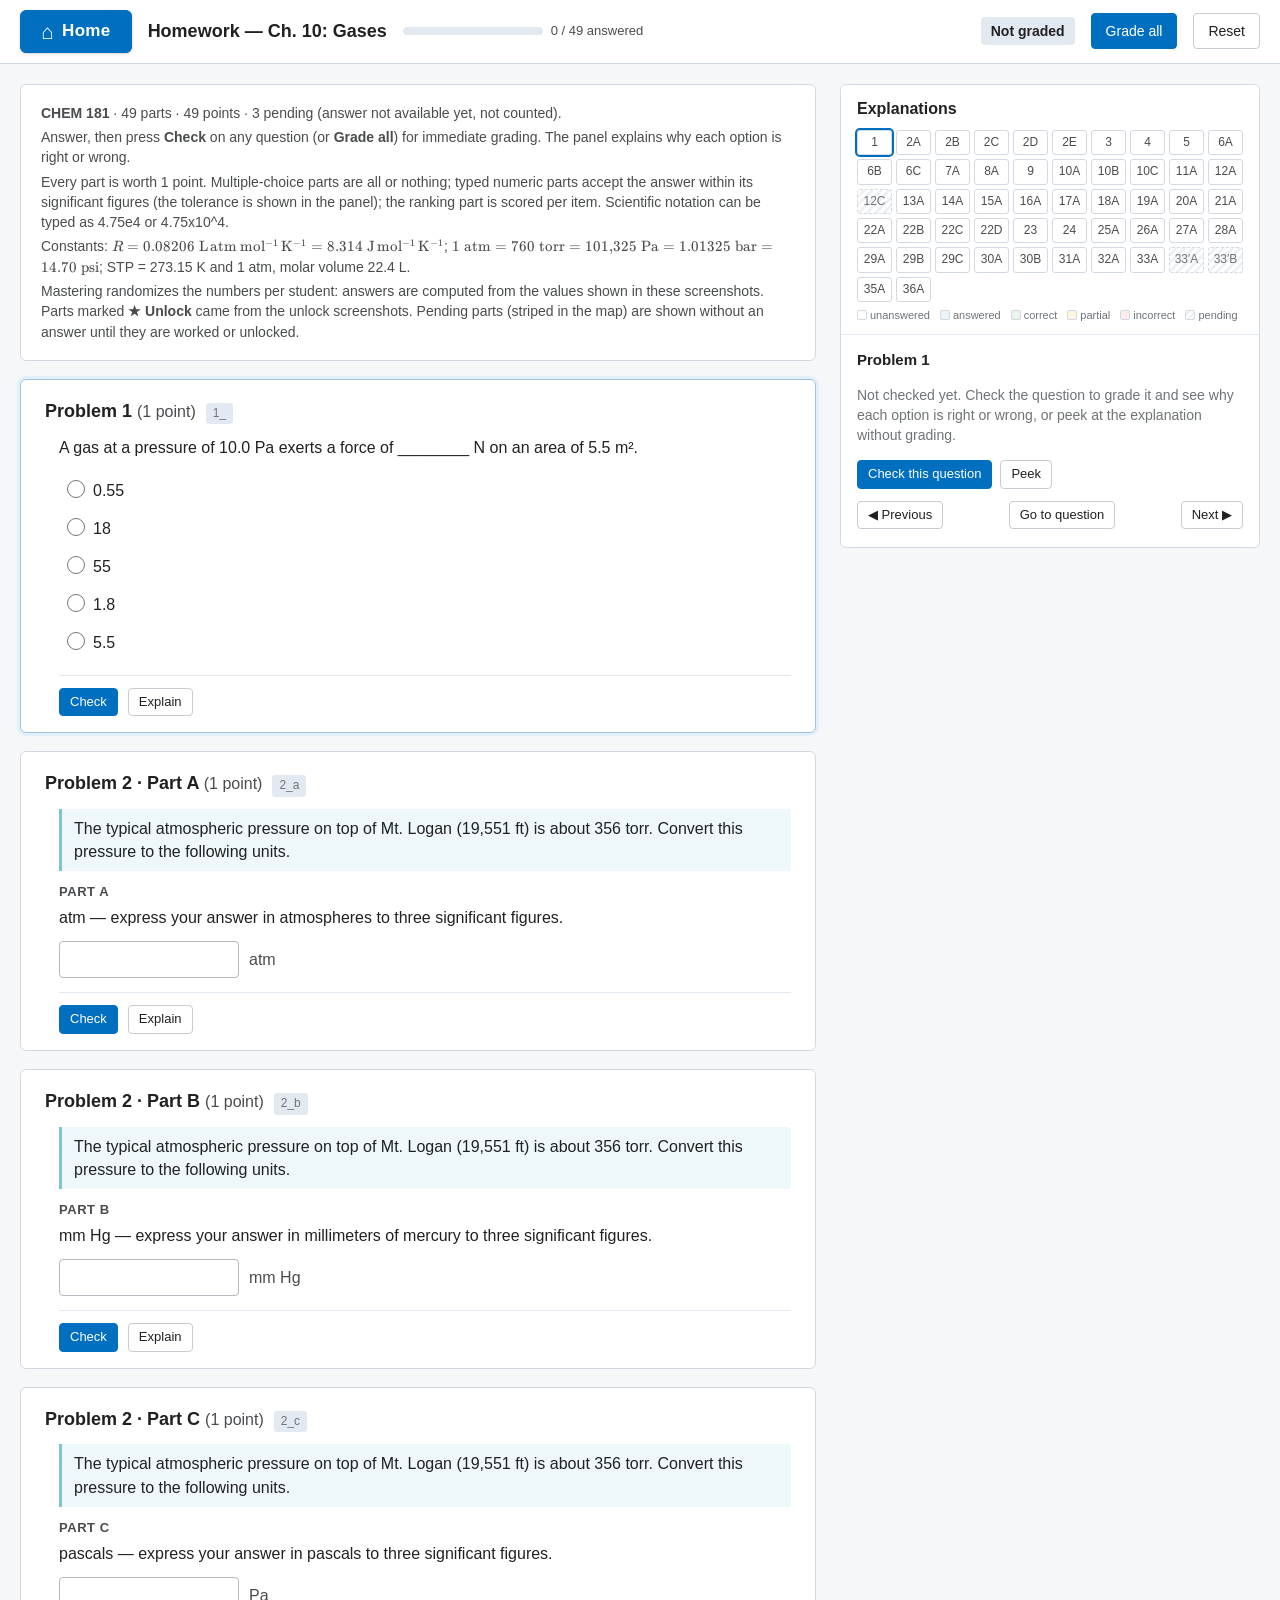
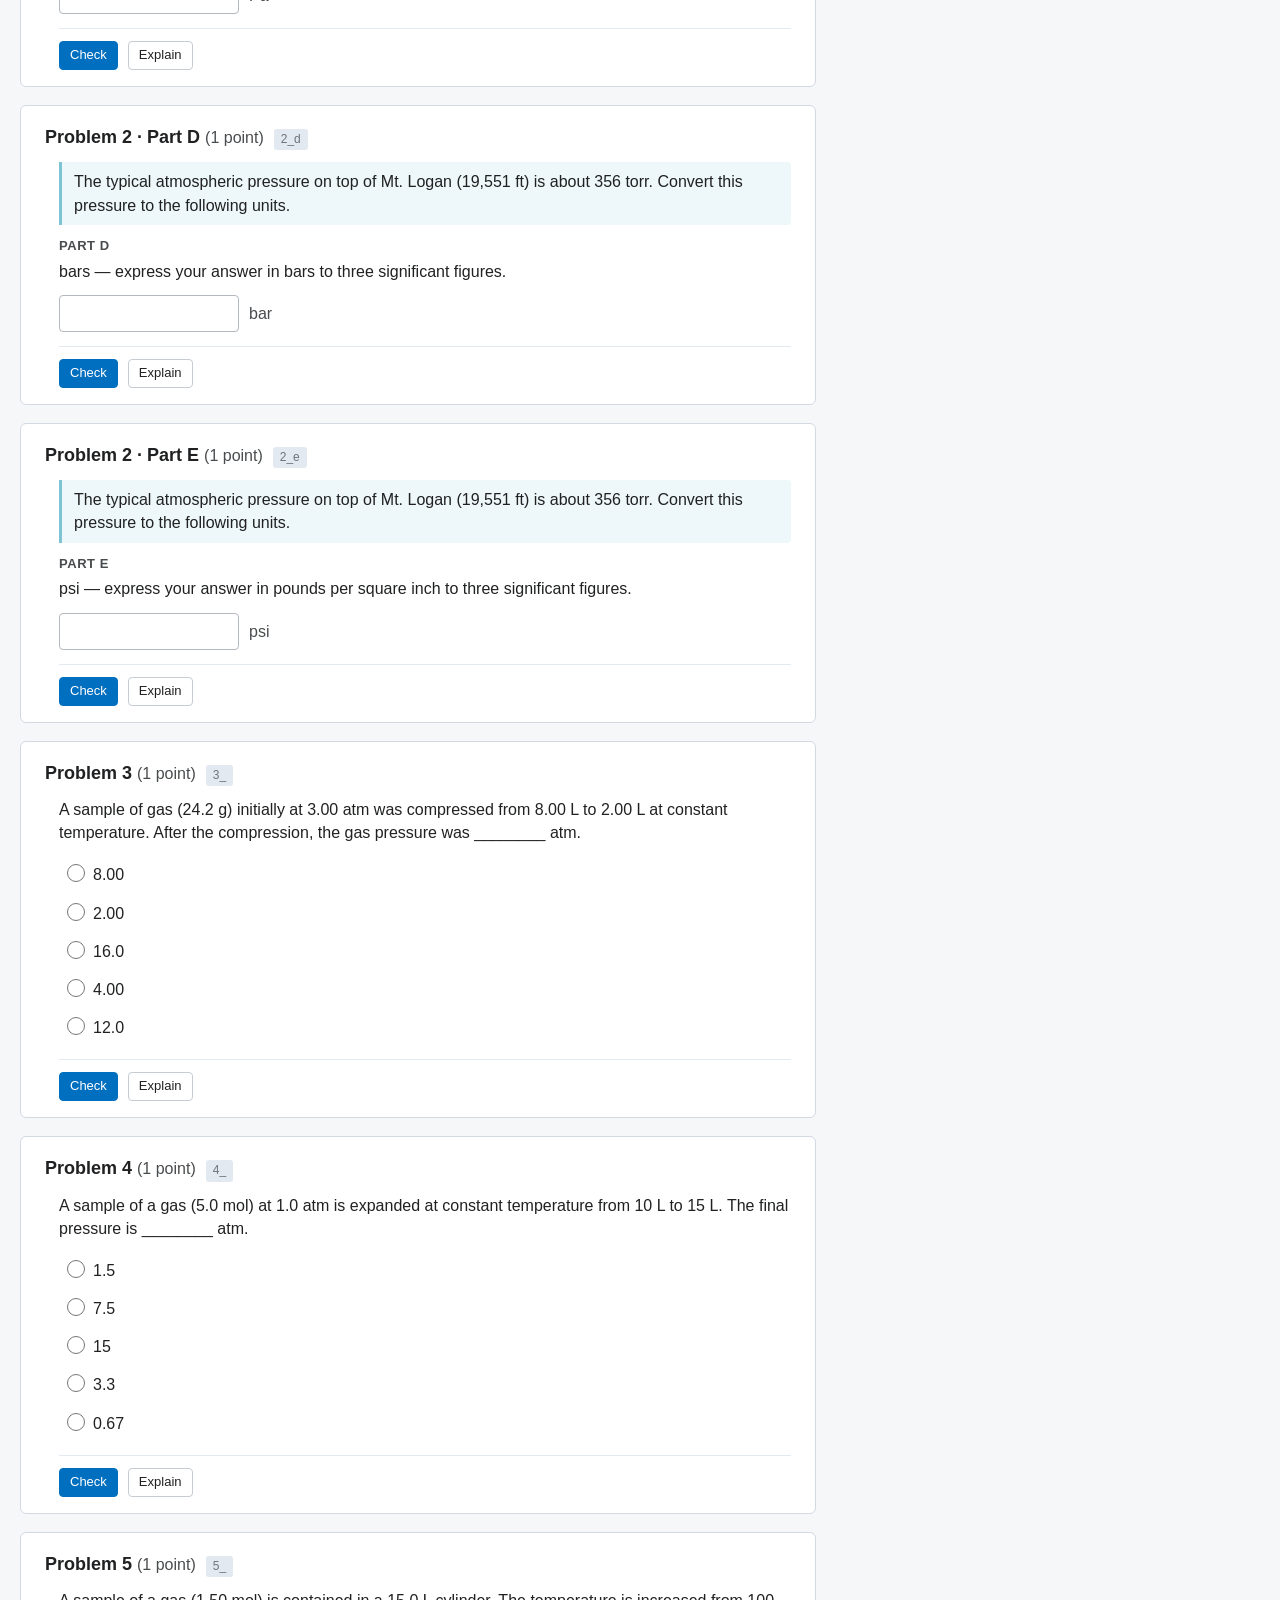
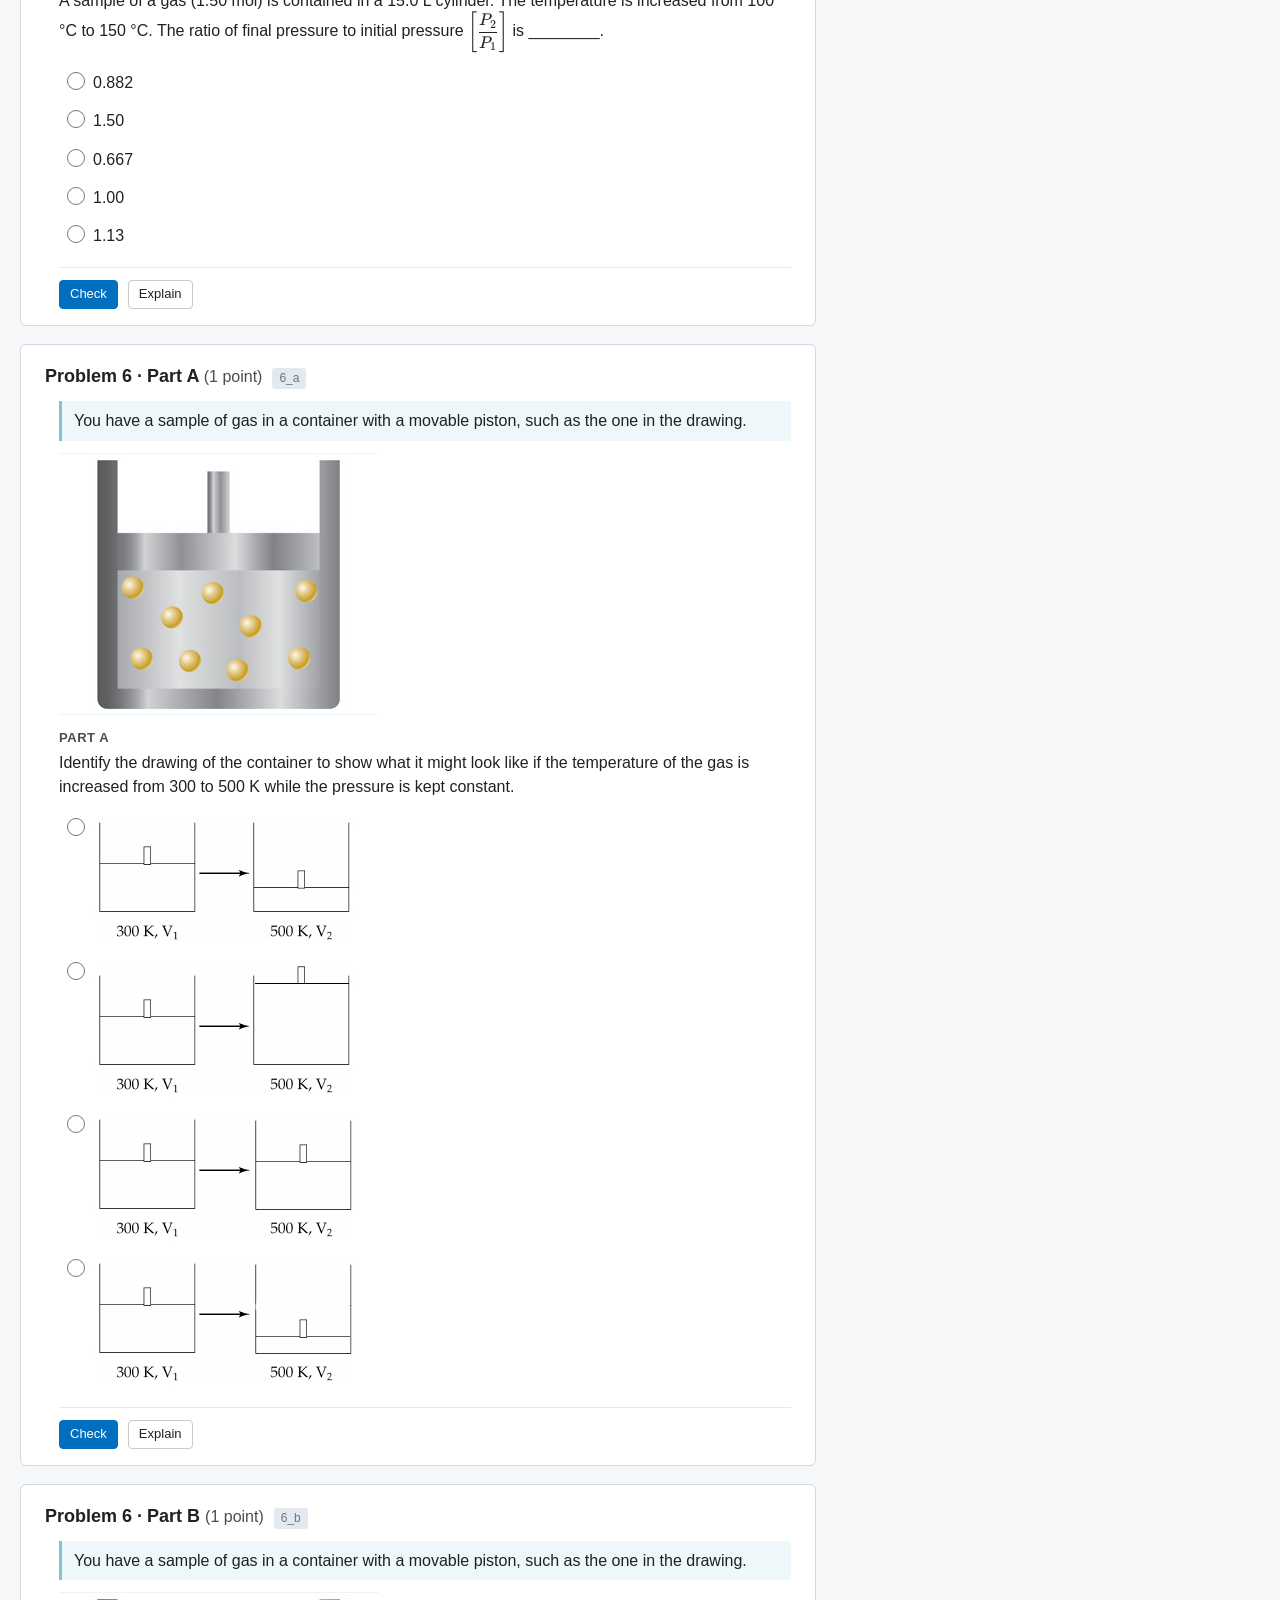
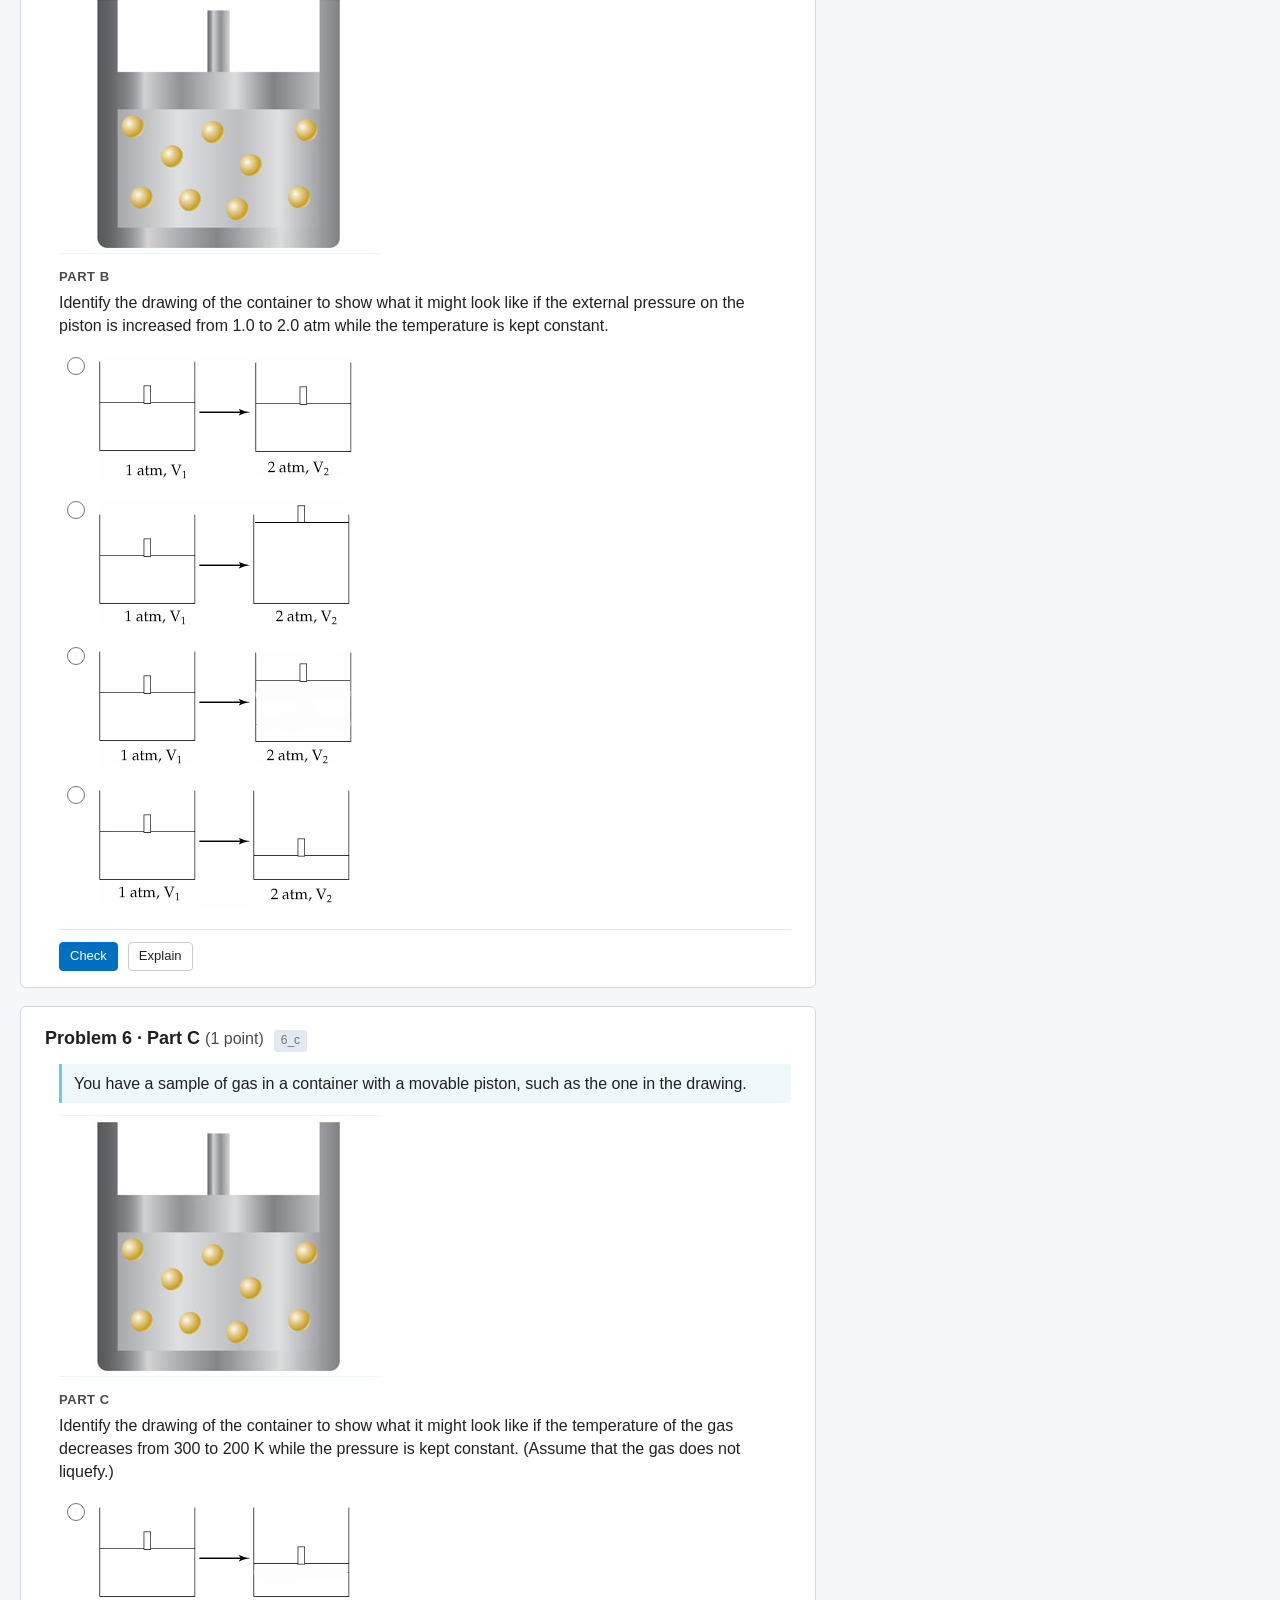
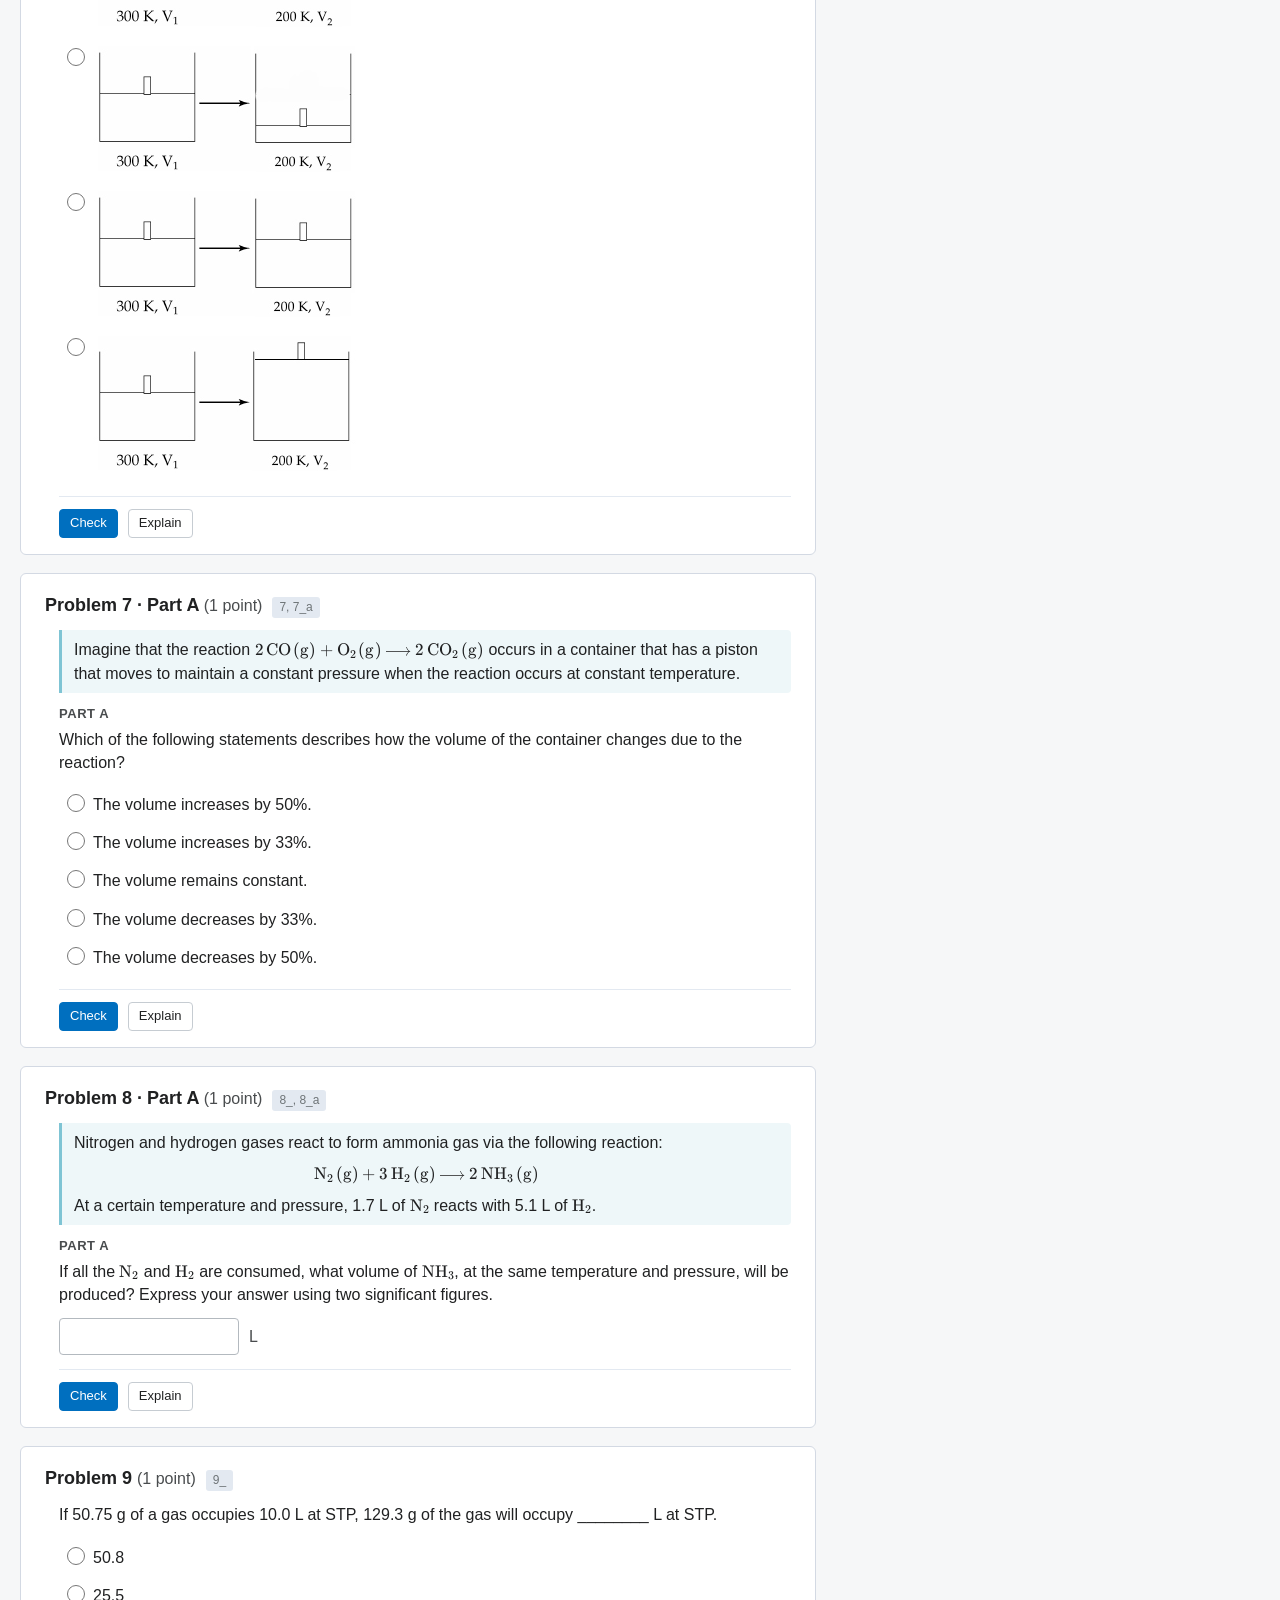
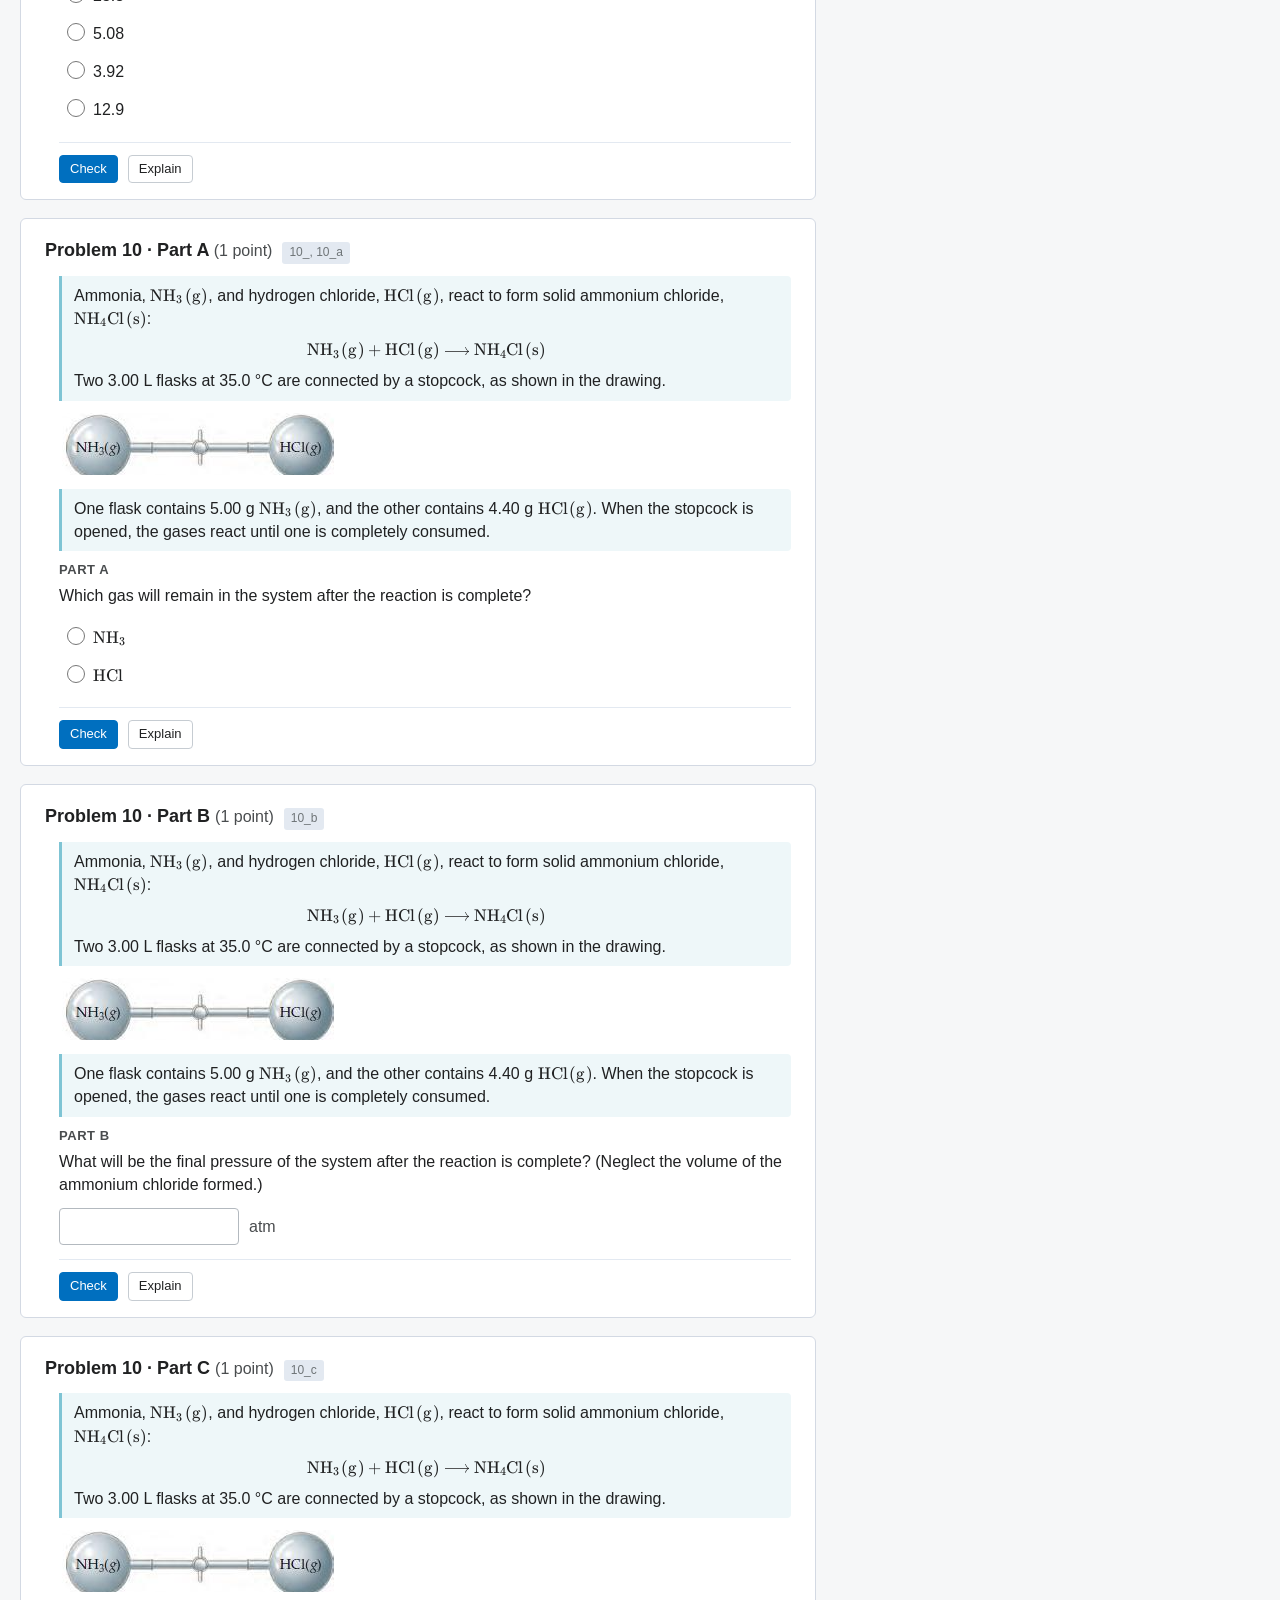
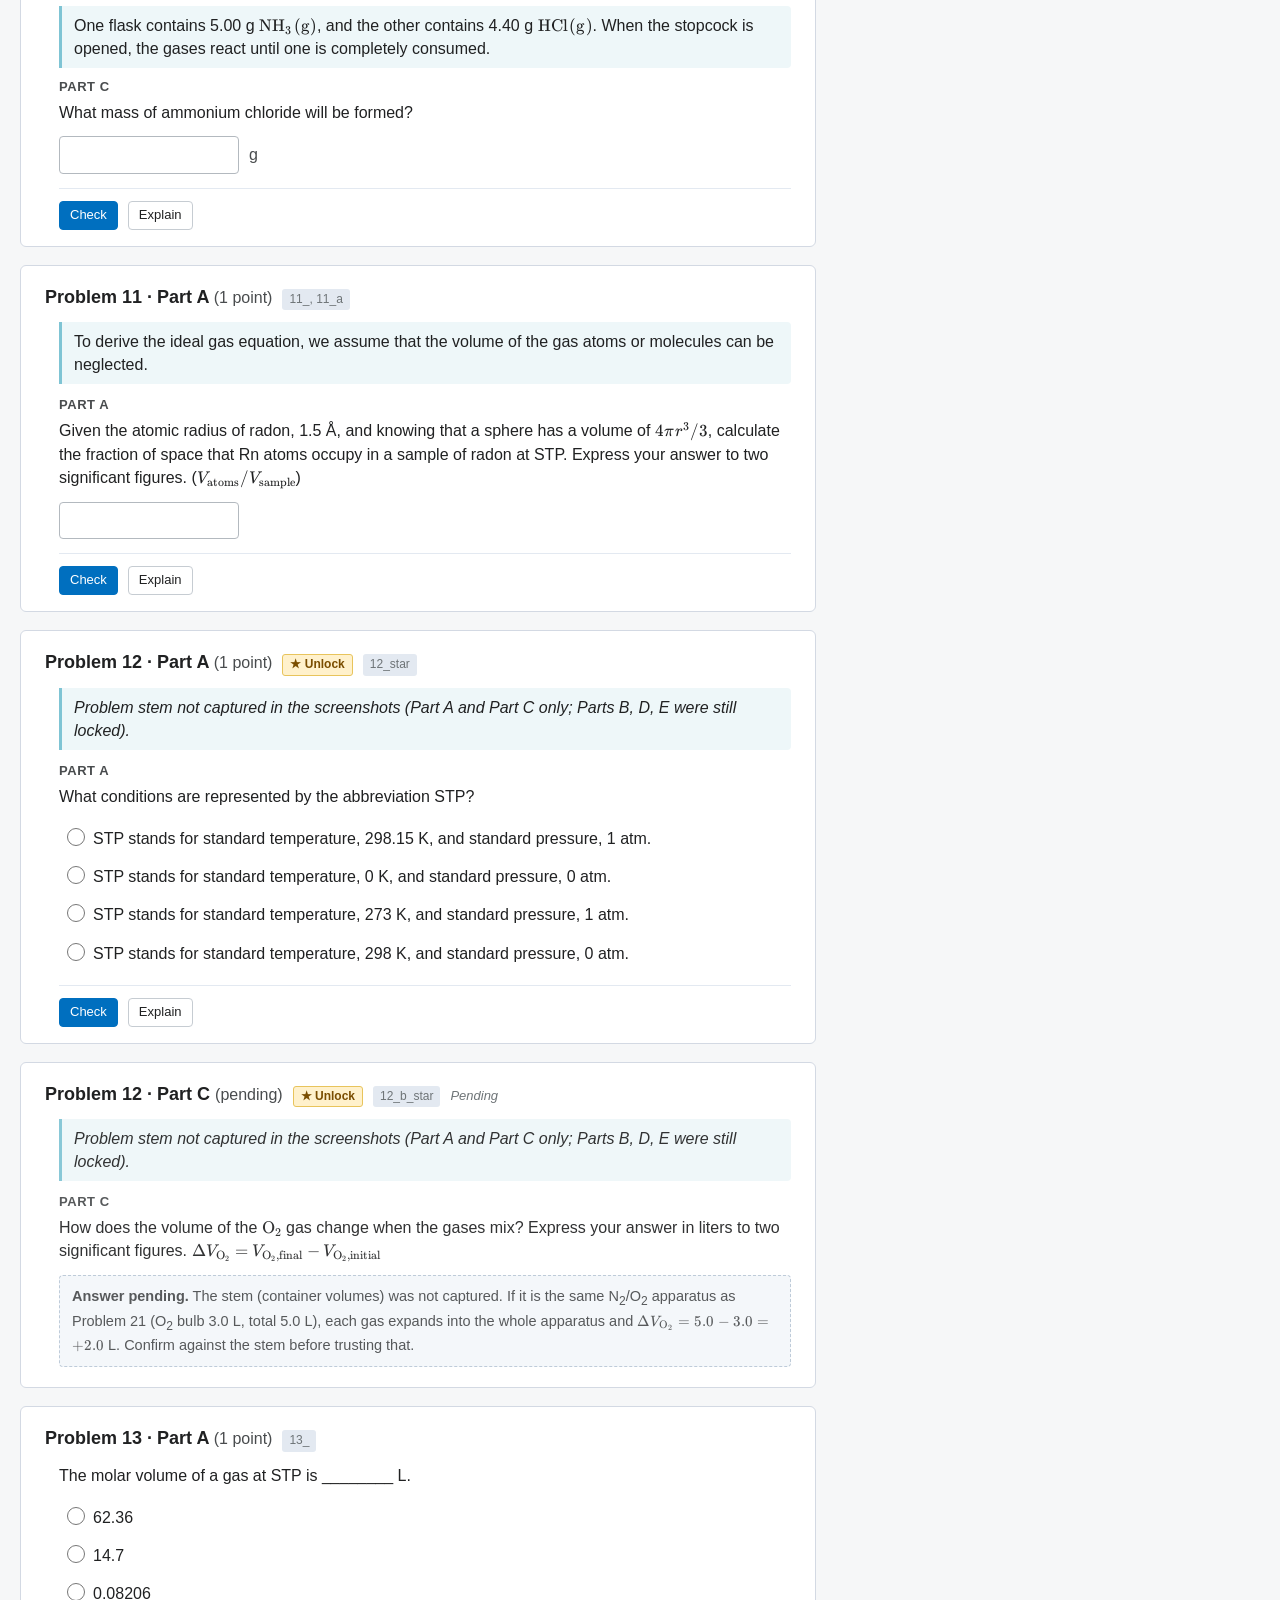
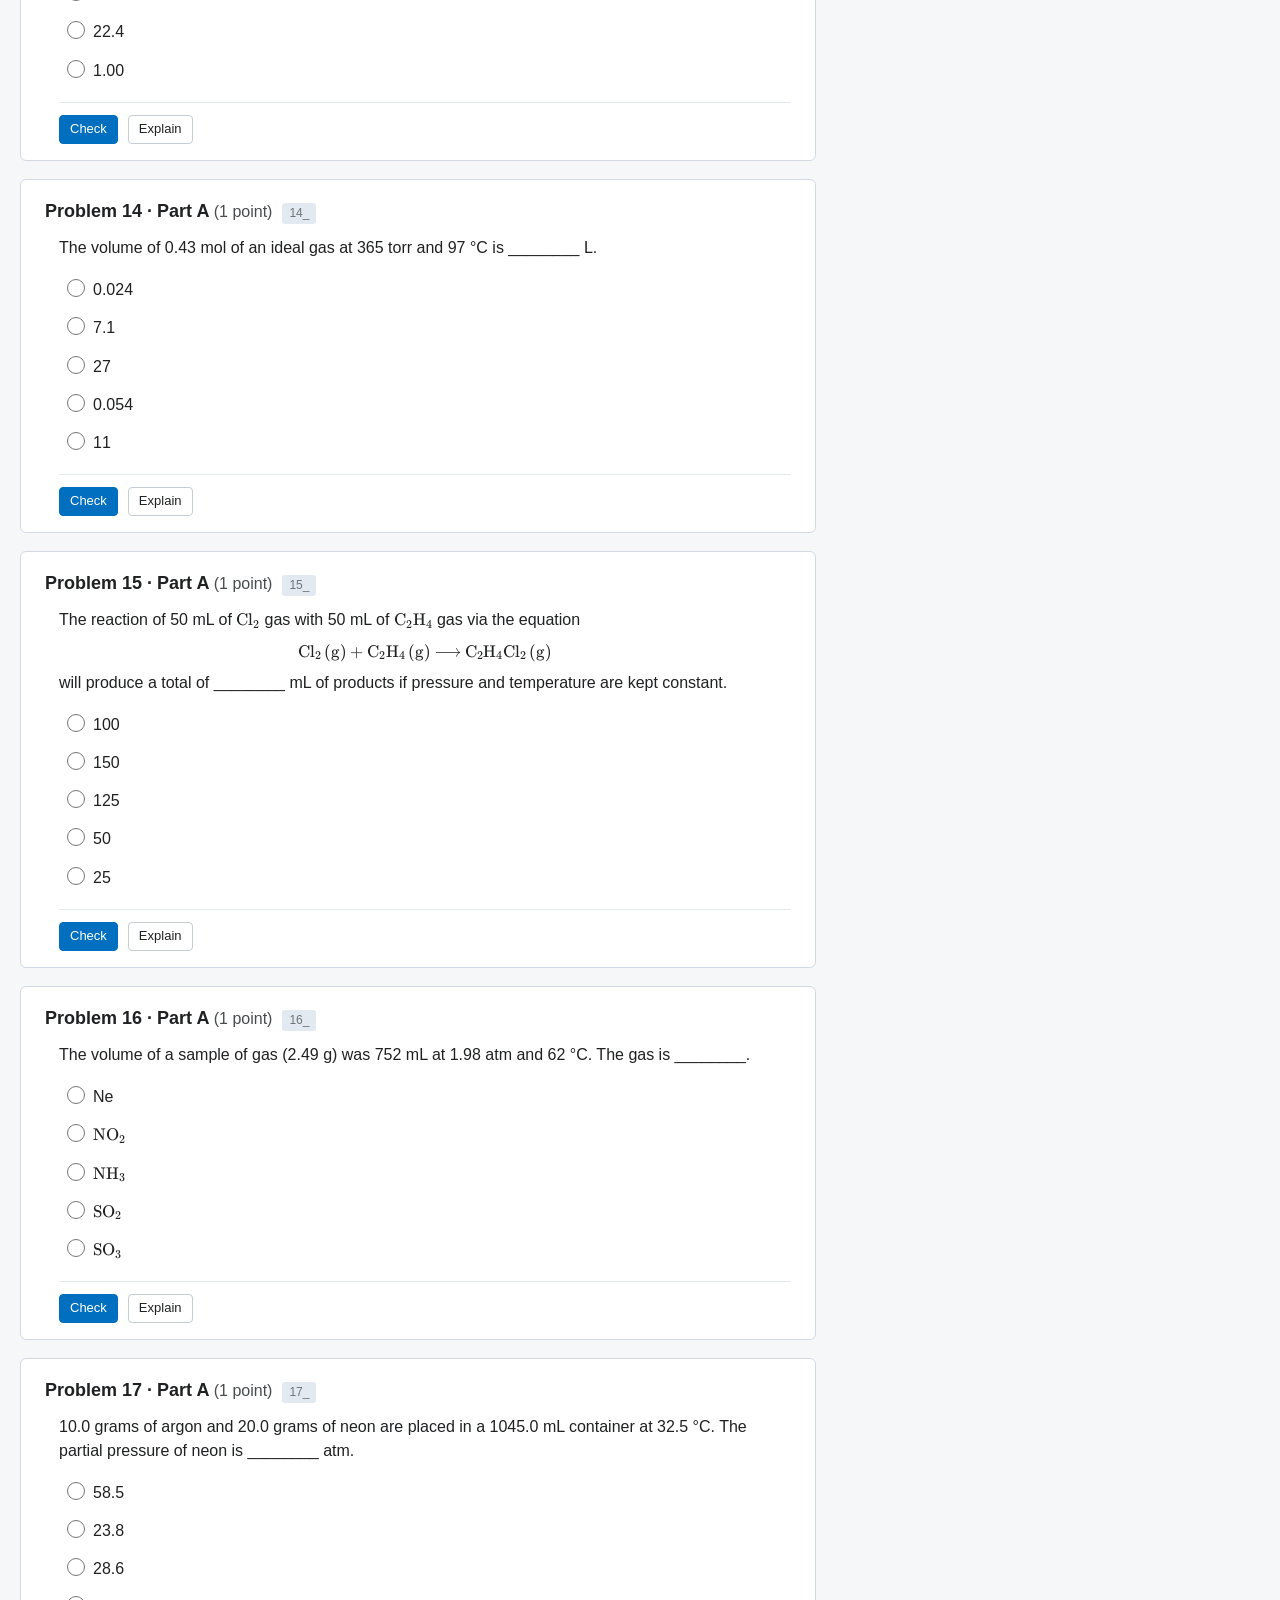
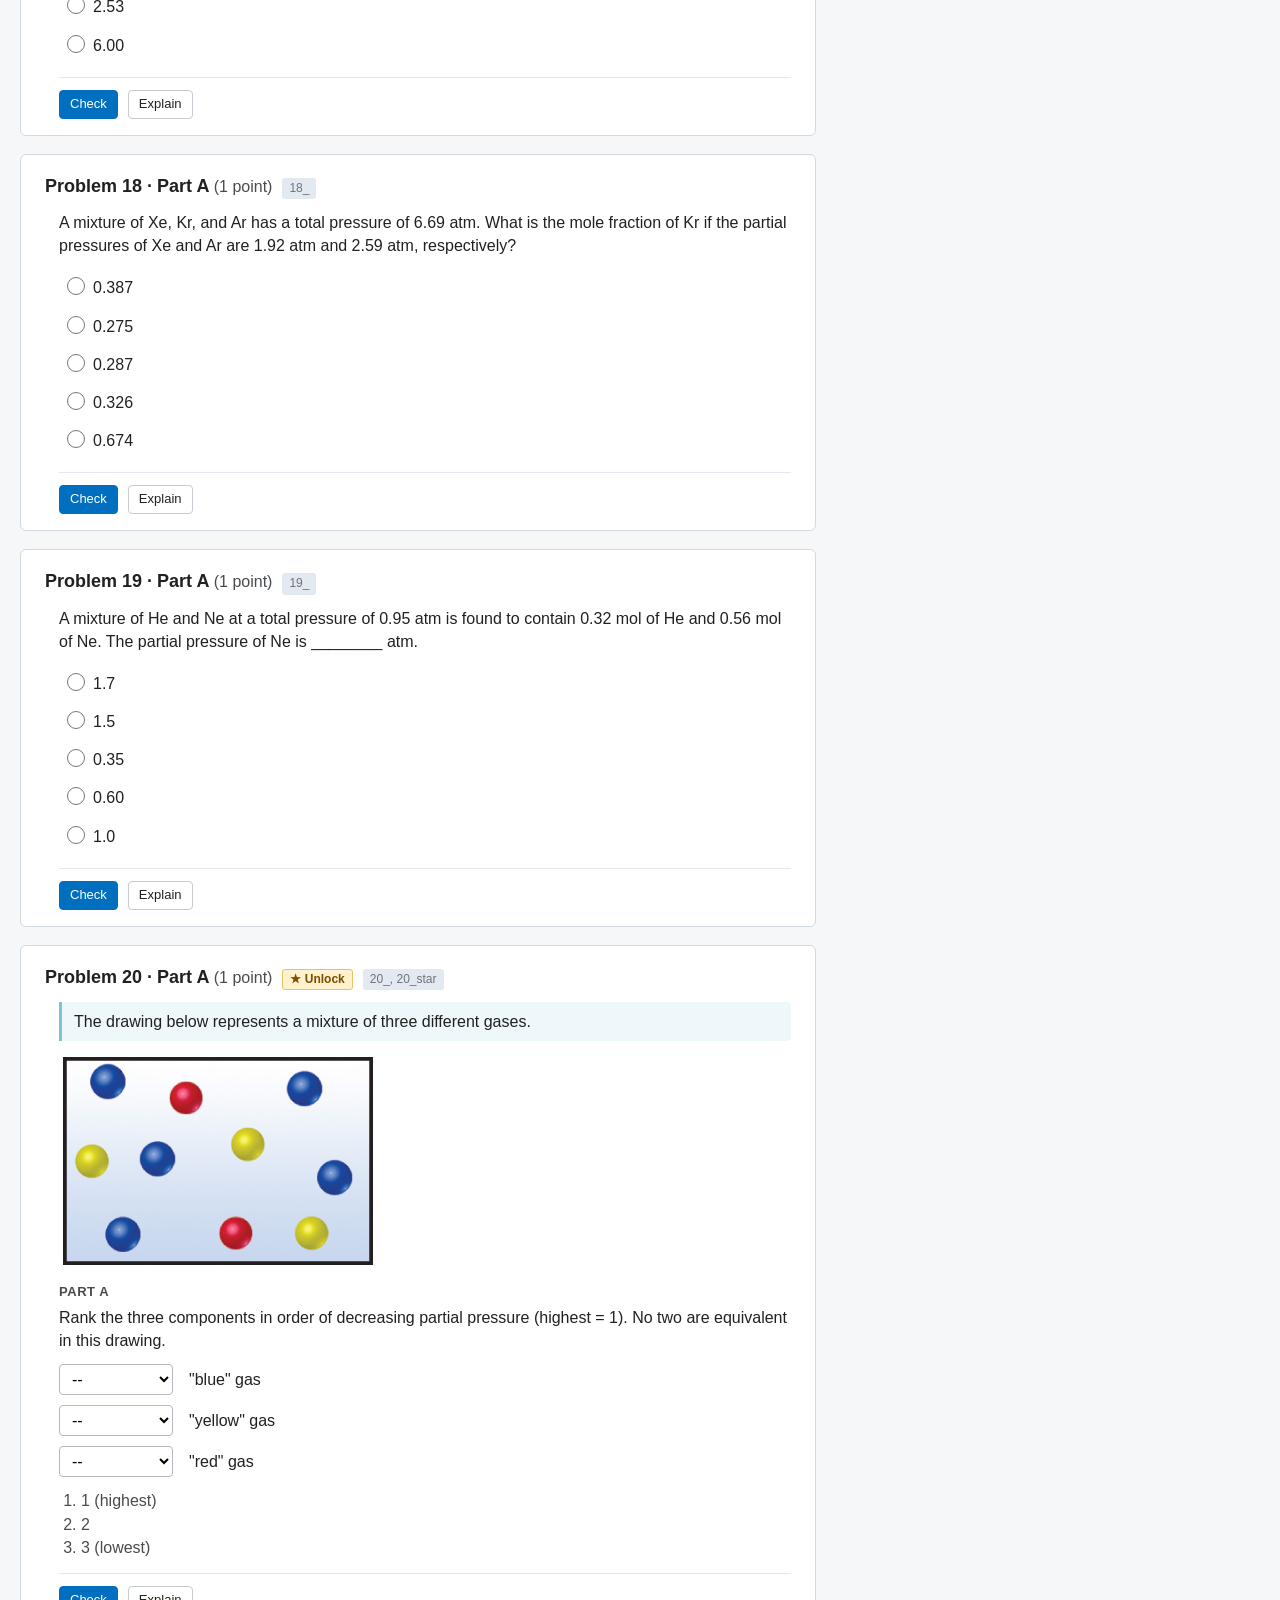
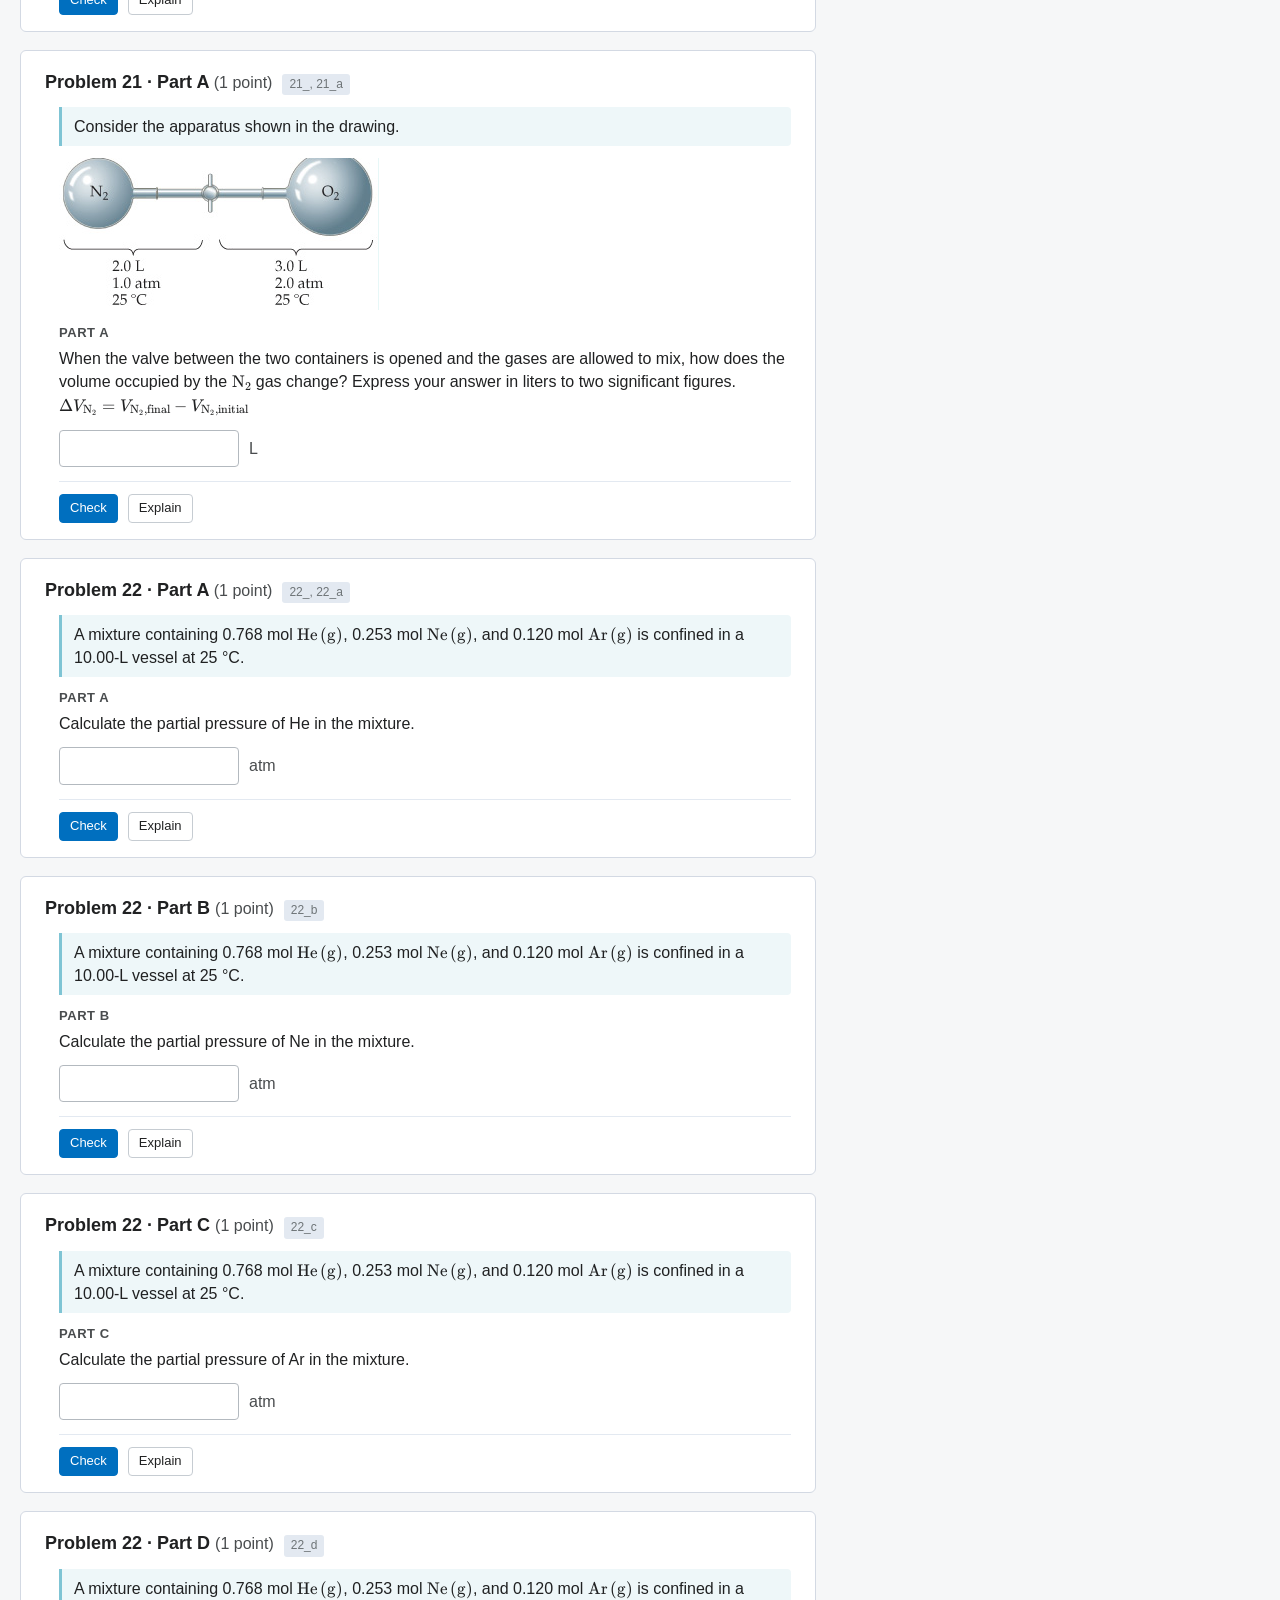
==== hw/hw-ch10-gases/index.html @ 4d5a202a "Adding HW 10 [first HW]" ====
<!DOCTYPE html>
<html lang="en">
<head>
  <meta charset="utf-8">
  <meta name="viewport" content="width=device-width, initial-scale=1">
  <title>Homework — Ch. 10: Gases · CHEM 181</title>
  <link rel="icon" type="image/png" sizes="32x32" href="../../assets/img/favicon-32.png">
  <link rel="icon" href="../../assets/img/favicon.ico" sizes="any">
  <link rel="apple-touch-icon" href="../../assets/img/apple-touch-icon.png">
  <link rel="stylesheet" href="../../assets/vendor/katex/katex.min.css">
  <link rel="stylesheet" href="../../assets/css/quiz.css">
</head>
<body>
  <header class="topbar">
    <a class="home-btn" href="../../index.html" title="Back to the study hub"><span aria-hidden="true">⌂</span> Home</a>
    <h1 id="quiz-title">Homework</h1>
    <div class="progress" aria-label="Progress">
      <div class="bar"><span id="prog-bar"></span></div>
      <span id="prog-text">0 answered</span>
    </div>
    <div class="spacer"></div>
    <span class="scorebox" id="scorebox" aria-live="polite">Not graded</span>
    <button class="btn primary" id="btn-grade" type="button">Grade all</button>
    <button class="btn" id="btn-reset" type="button">Reset</button>
    <button class="btn panel-toggle" id="btn-panel" type="button">Explanations</button>
  </header>

  <main class="layout">
    <section class="quiz" id="quiz" aria-label="Homework parts"></section>

    <aside class="panel" id="panel" aria-label="Explanations">
      <div class="panel-head">
        <div class="row">
          <h3>Explanations</h3>
          <button class="btn small panel-toggle" id="btn-close-panel" type="button">Close</button>
        </div>
        <div class="qmap" id="qmap" aria-label="Part map"></div>
        <div class="legend">
          <span><i style="background:#fff"></i>unanswered</span>
          <span><i style="background:#eef3f8"></i>answered</span>
          <span><i style="background:#e9f6ec"></i>correct</span>
          <span><i style="background:#fff6e0"></i>partial</span>
          <span><i style="background:#fdeceb"></i>incorrect</span>
          <span><i style="background:repeating-linear-gradient(135deg,#fff,#fff 2px,#eef1f4 2px,#eef1f4 4px)"></i>pending</span>
        </div>
      </div>
      <div class="panel-body" id="panel-body" aria-live="polite"></div>
    </aside>
  </main>

  <script src="../../assets/vendor/katex/katex.min.js"></script>
  <script src="../../assets/vendor/katex/contrib/mhchem.min.js"></script>
  <script src="../../assets/vendor/katex/contrib/auto-render.min.js"></script>
  <script src="data.js"></script>
  <script src="../../assets/js/quiz-engine.js"></script>
</body>
</html>
---- assets/css/quiz.css ----
/* Quiz page — styled after the Brightspace (D2L) quiz layout */
:root {
  --ink: #202122;
  --ink-2: #494c4e;
  --muted: #6e7477;
  --line: #d3d9e3;
  --line-2: #e3e9f1;
  --bg: #f6f7f8;
  --card: #ffffff;
  --sel: #e8f2fc;          /* D2L selected-option fill */
  --focus: #006fbf;
  --ok: #46a661;
  --ok-bg: #e9f6ec;
  --bad: #cd2026;
  --bad-bg: #fdeceb;
  --part: #c98a00;
  --part-bg: #fff6e0;
  --radius: 6px;
  --panel-w: 420px;
  --font: "Lato", "Segoe UI", "Helvetica Neue", Arial, sans-serif;
}
* { box-sizing: border-box; }
html { scroll-behavior: smooth; }
body { margin: 0; font-family: var(--font); color: var(--ink); background: var(--bg); font-size: 16px; line-height: 1.45; }
a { color: var(--focus); }
button { font: inherit; }

/* ---------- top bar ---------- */
.topbar {
  position: sticky; top: 0; z-index: 20;
  display: flex; align-items: center; gap: 16px; flex-wrap: wrap;
  padding: 10px 20px; background: #fff; border-bottom: 1px solid var(--line);
}
.topbar .crumb { font-size: 14px; color: var(--muted); text-decoration: none; white-space: nowrap; }
.topbar .crumb:hover { color: var(--focus); }
.home-btn {
  display: inline-flex; align-items: center; gap: 8px; min-height: 42px; padding: 8px 20px;
  font-size: 17px; font-weight: 700; letter-spacing: .02em; color: #fff; background: var(--focus);
  border: 1px solid var(--focus); border-radius: 6px; text-decoration: none; white-space: nowrap;
  box-shadow: 0 1px 3px rgba(0, 0, 0, .18);
}
.home-btn span { font-size: 21px; line-height: 1; }
.home-btn:hover { background: #005a9c; }
.home-btn:focus-visible { outline: 2px solid var(--focus); outline-offset: 2px; }
a.btn { text-decoration: none; display: inline-flex; align-items: center; }
.topbar h1 { font-size: 18px; font-weight: 700; margin: 0; white-space: nowrap; }
.topbar .spacer { flex: 1; }
.progress { display: flex; align-items: center; gap: 8px; font-size: 13px; color: var(--ink-2); }
.progress .bar { width: 140px; height: 8px; border-radius: 4px; background: var(--line-2); overflow: hidden; }
.progress .bar span { display: block; height: 100%; width: 0; background: var(--focus); transition: width .25s; }
.scorebox { font-size: 14px; font-weight: 700; padding: 4px 10px; border-radius: 4px; background: var(--line-2); white-space: nowrap; }
.scorebox.done { background: var(--ok-bg); color: #1e6b35; }
.btn {
  border: 1px solid #c6ccd2; background: #fff; color: var(--ink); padding: 7px 14px;
  border-radius: 4px; cursor: pointer; font-size: 14px; white-space: nowrap;
}
.btn:hover { background: #f1f4f7; }
.btn.primary { background: var(--focus); border-color: var(--focus); color: #fff; }
.btn.primary:hover { background: #005a9c; }
.btn.small { padding: 4px 10px; font-size: 13px; }
.btn:focus-visible, input:focus-visible, select:focus-visible { outline: 2px solid var(--focus); outline-offset: 2px; }

/* ---------- layout ---------- */
.layout { display: grid; grid-template-columns: minmax(0, 1fr) var(--panel-w); gap: 24px; max-width: 1320px; margin: 0 auto; padding: 20px; }
.quiz { min-width: 0; }
.intro { background: #fff; border: 1px solid var(--line); border-radius: var(--radius); padding: 14px 20px; margin-bottom: 18px; font-size: 14px; color: var(--ink-2); }
.intro p { margin: 4px 0; }

/* ---------- question card (D2L look) ---------- */
.q {
  background: var(--card); border: 1px solid var(--line); border-radius: var(--radius);
  padding: 18px 24px 16px; margin-bottom: 18px; scroll-margin-top: 80px;
  transition: box-shadow .15s, border-color .15s;
}
.q.active { border-color: #9cc3e6; box-shadow: 0 0 0 3px #e3effa; }
.q-head { display: flex; align-items: baseline; gap: 10px; margin-bottom: 12px; }
.q-head h2 { margin: 0; font-size: 18px; font-weight: 700; }
.q-head h2 .pts { font-weight: 400; color: var(--ink-2); font-size: 16px; }
.q-head .status { font-size: 13px; color: var(--muted); font-style: italic; }
.q-head .status.ok { color: #1e6b35; font-style: normal; font-weight: 700; }
.q-head .status.part { color: #8a5d00; font-style: normal; font-weight: 700; }
.q-head .status.bad { color: var(--bad); font-style: normal; font-weight: 700; }
.q-body { padding-left: 14px; }
.prompt { margin: 0 0 12px; }
.prompt p { margin: 0 0 10px; }
.prompt ol { margin: 4px 0 10px; }
.figure { margin: 6px 0 14px; }
.figure img { max-width: 100%; height: auto; display: block; }

/* options */
.opts { list-style: none; margin: 0; padding: 0; }
.opt { position: relative; margin: 2px 0; }
.opt label {
  display: flex; align-items: flex-start; gap: 10px; padding: 6px 8px 6px 34px;
  border-radius: 3px; cursor: pointer; min-height: 32px;
}
.opt label:hover { background: #f3f7fb; }
.opt.sel label { background: var(--sel); }
.opt input { position: absolute; left: 8px; top: 8px; width: 18px; height: 18px; margin: 0; cursor: pointer; accent-color: #494c4e; }
.opt .otext { padding-top: 1px; }
.opt img { max-width: 100%; height: auto; display: block; }
.opt img.photo { max-height: 230px; width: auto; border-radius: 2px; }
.opt .mark { position: absolute; left: -22px; top: 7px; width: 18px; height: 18px; font-size: 15px; line-height: 18px; text-align: center; font-weight: 700; }
.graded .opt.right .mark::before { content: "✓"; color: var(--ok); }
.graded .opt.wrong .mark::before { content: "✗"; color: var(--bad); }
.graded .opt.wrong label { box-shadow: inset 3px 0 0 var(--bad); }
.graded .opt.keyed label { box-shadow: inset 3px 0 0 var(--ok); }
.graded .opt.keyed.wrong label { box-shadow: inset 3px 0 0 var(--bad); }

/* match */
.match { display: grid; grid-template-columns: auto 1fr; gap: 10px 16px; align-items: center; max-width: 520px; }
.match .row { display: contents; }
.match select { font: inherit; padding: 5px 8px; border: 1px solid #b3b9bf; border-radius: 4px; background: #fff; min-width: 64px; }
.match select.right { border-color: var(--ok); background: var(--ok-bg); }
.match select.wrong { border-color: var(--bad); background: var(--bad-bg); }
.match-choices { margin: 12px 0 0; padding-left: 22px; color: var(--ink-2); }

.q-foot { display: flex; align-items: center; gap: 10px; margin-top: 14px; padding-top: 12px; border-top: 1px solid var(--line-2); }
.q-foot .result { font-size: 14px; font-weight: 700; padding: 3px 10px; border-radius: 4px; display: none; }
.q-foot .result.show { display: inline-block; }
.q-foot .result.ok { background: var(--ok-bg); color: #1e6b35; }
.q-foot .result.part { background: var(--part-bg); color: #8a5d00; }
.q-foot .result.bad { background: var(--bad-bg); color: #a3191e; }

/* ---------- side panel ---------- */
.panel {
  position: sticky; top: 72px; align-self: start; max-height: calc(100vh - 92px); overflow: auto;
  background: #fff; border: 1px solid var(--line); border-radius: var(--radius);
}
.panel-head { position: sticky; top: 0; background: #fff; z-index: 2; padding: 12px 16px 10px; border-bottom: 1px solid var(--line-2); }
.panel-head .row { display: flex; align-items: center; gap: 8px; }
.panel-head h3 { margin: 0; font-size: 16px; flex: 1; }
.qmap { display: grid; grid-template-columns: repeat(10, 1fr); gap: 4px; margin-top: 10px; }
.qmap button {
  border: 1px solid var(--line); background: #fff; border-radius: 3px; font-size: 12px; padding: 3px 0; cursor: pointer; color: var(--ink-2);
}
.qmap button.answered { background: #eef3f8; border-color: #b9c7d6; }
.qmap button.ok { background: var(--ok-bg); border-color: #8cc79c; color: #1e6b35; }
.qmap button.part { background: var(--part-bg); border-color: #e2bf6a; color: #8a5d00; }
.qmap button.bad { background: var(--bad-bg); border-color: #eba4a6; color: #a3191e; }
.qmap button.current { outline: 2px solid var(--focus); outline-offset: 0; }
.legend { display: flex; gap: 10px; flex-wrap: wrap; font-size: 11px; color: var(--muted); margin-top: 6px; }
.legend i { display: inline-block; width: 10px; height: 10px; border-radius: 2px; margin-right: 3px; vertical-align: -1px; border: 1px solid var(--line); }
.panel-body { padding: 14px 16px 18px; }
.panel-body h4 { margin: 0 0 4px; font-size: 15px; }
.panel-body .sub { font-size: 13px; color: var(--muted); margin-bottom: 12px; }
.panel-empty { color: var(--muted); font-size: 14px; }
.panel-empty .btns { display: flex; gap: 8px; margin-top: 10px; }
.ex { border: 1px solid var(--line-2); border-radius: 5px; padding: 10px 12px; margin-bottom: 10px; }
.ex.right { border-left: 4px solid var(--ok); }
.ex.wrong { border-left: 4px solid var(--bad); }
.ex.peek { border-left: 4px solid #9aa5b1; }
.ex .what { font-size: 14px; margin-bottom: 6px; }
.ex .what img { max-width: 100%; max-height: 110px; width: auto; display: block; }
.ex .what img.photo { max-height: 90px; }
.ex .chips { display: flex; flex-wrap: wrap; gap: 6px; margin-bottom: 6px; }
.chip { font-size: 11.5px; padding: 2px 7px; border-radius: 10px; background: #eef1f4; color: var(--ink-2); white-space: nowrap; }
.chip.key-yes { background: var(--ok-bg); color: #1e6b35; }
.chip.key-no { background: #eef1f4; color: var(--ink-2); }
.chip.v-right { background: var(--ok); color: #fff; }
.chip.v-wrong { background: var(--bad); color: #fff; }
.ex .why { font-size: 14px; color: var(--ink); }
.note { font-size: 13.5px; background: #f4f7fa; border: 1px solid var(--line-2); border-radius: 5px; padding: 9px 11px; margin-top: 4px; }
.panel-nav { display: flex; justify-content: space-between; margin-top: 12px; }

/* mobile: panel becomes a bottom drawer */
.panel-toggle { display: none; }
@media (max-width: 1000px) {
  .layout { grid-template-columns: 1fr; padding: 12px; }
  .panel {
    position: fixed; left: 0; right: 0; bottom: 0; top: auto; max-height: 62vh; border-radius: 10px 10px 0 0;
    transform: translateY(100%); transition: transform .25s; z-index: 30; box-shadow: 0 -4px 18px rgba(0,0,0,.15);
  }
  .panel.open { transform: none; }
  .panel-toggle { display: inline-block; }
  .q { padding: 14px 14px 12px; }
  .q-body { padding-left: 4px; }
  .topbar { padding: 8px 12px; gap: 10px; }
  .home-btn { font-size: 16px; padding: 6px 14px; min-height: 40px; }
  .progress .bar { width: 80px; }
}
.katex { font-size: 1.04em; }

/* source tag, numeric answers, reference drawers (added with quiz 2) */
.q-head .src { font-size: 12px; color: var(--muted); background: var(--line-2); border-radius: 3px; padding: 2px 7px; white-space: nowrap; }
.numeric { display: flex; align-items: center; gap: 10px; margin: 4px 0 6px; }
.numeric input { font: inherit; width: 180px; padding: 6px 10px; border: 1px solid #b3b9bf; border-radius: 4px; }
.numeric input.right { border-color: var(--ok); background: var(--ok-bg); }
.numeric input.wrong { border-color: var(--bad); background: var(--bad-bg); }
.numeric .unit { color: var(--ink-2); }
details.ref { margin: 0 0 12px; border: 1px solid var(--line-2); border-radius: 4px; padding: 6px 10px; background: #fafbfc; }
details.ref summary { cursor: pointer; font-size: 14px; color: var(--focus); }
details.ref img { display: block; max-width: 100%; height: auto; margin-top: 8px; }
.prompt table.data { border-collapse: collapse; margin: 6px 0; font-size: 14px; }
.prompt table.data td, .prompt table.data th { border: 1px solid var(--line); padding: 3px 9px; text-align: center; }
.prompt table.data th { background: #f1f4f7; font-weight: 700; }
.prompt .eq { display: block; text-align: center; margin: 8px 0; }

/* homework pages (added with hw-ch10): unlock badge, pending parts, problem stems */
.q-head .unlock { font-size: 12px; font-weight: 700; color: #7a4d00; background: #fff1cc; border: 1px solid #e8c45c; border-radius: 3px; padding: 1px 7px; white-space: nowrap; }
.q.pending .q-body { opacity: .92; }
.pending-box { margin: 6px 0 4px; padding: 10px 12px; border: 1px dashed #b9c7d6; border-radius: 4px; background: #f4f7fa; color: var(--ink-2); font-size: 14.5px; }
.qmap button.pending { background: repeating-linear-gradient(135deg, #fff, #fff 3px, #eef1f4 3px, #eef1f4 6px); color: var(--muted); border-style: dashed; }
.prompt .stem { display: block; padding: 8px 12px; margin: 0 0 10px; background: #eef7f9; border-left: 3px solid #7fc4d4; border-radius: 0 4px 4px 0; }
.prompt .part { display: block; font-weight: 700; color: var(--ink-2); font-size: 13px; letter-spacing: .04em; text-transform: uppercase; margin: 2px 0 4px; }
.opts img { max-width: 100%; height: auto; }
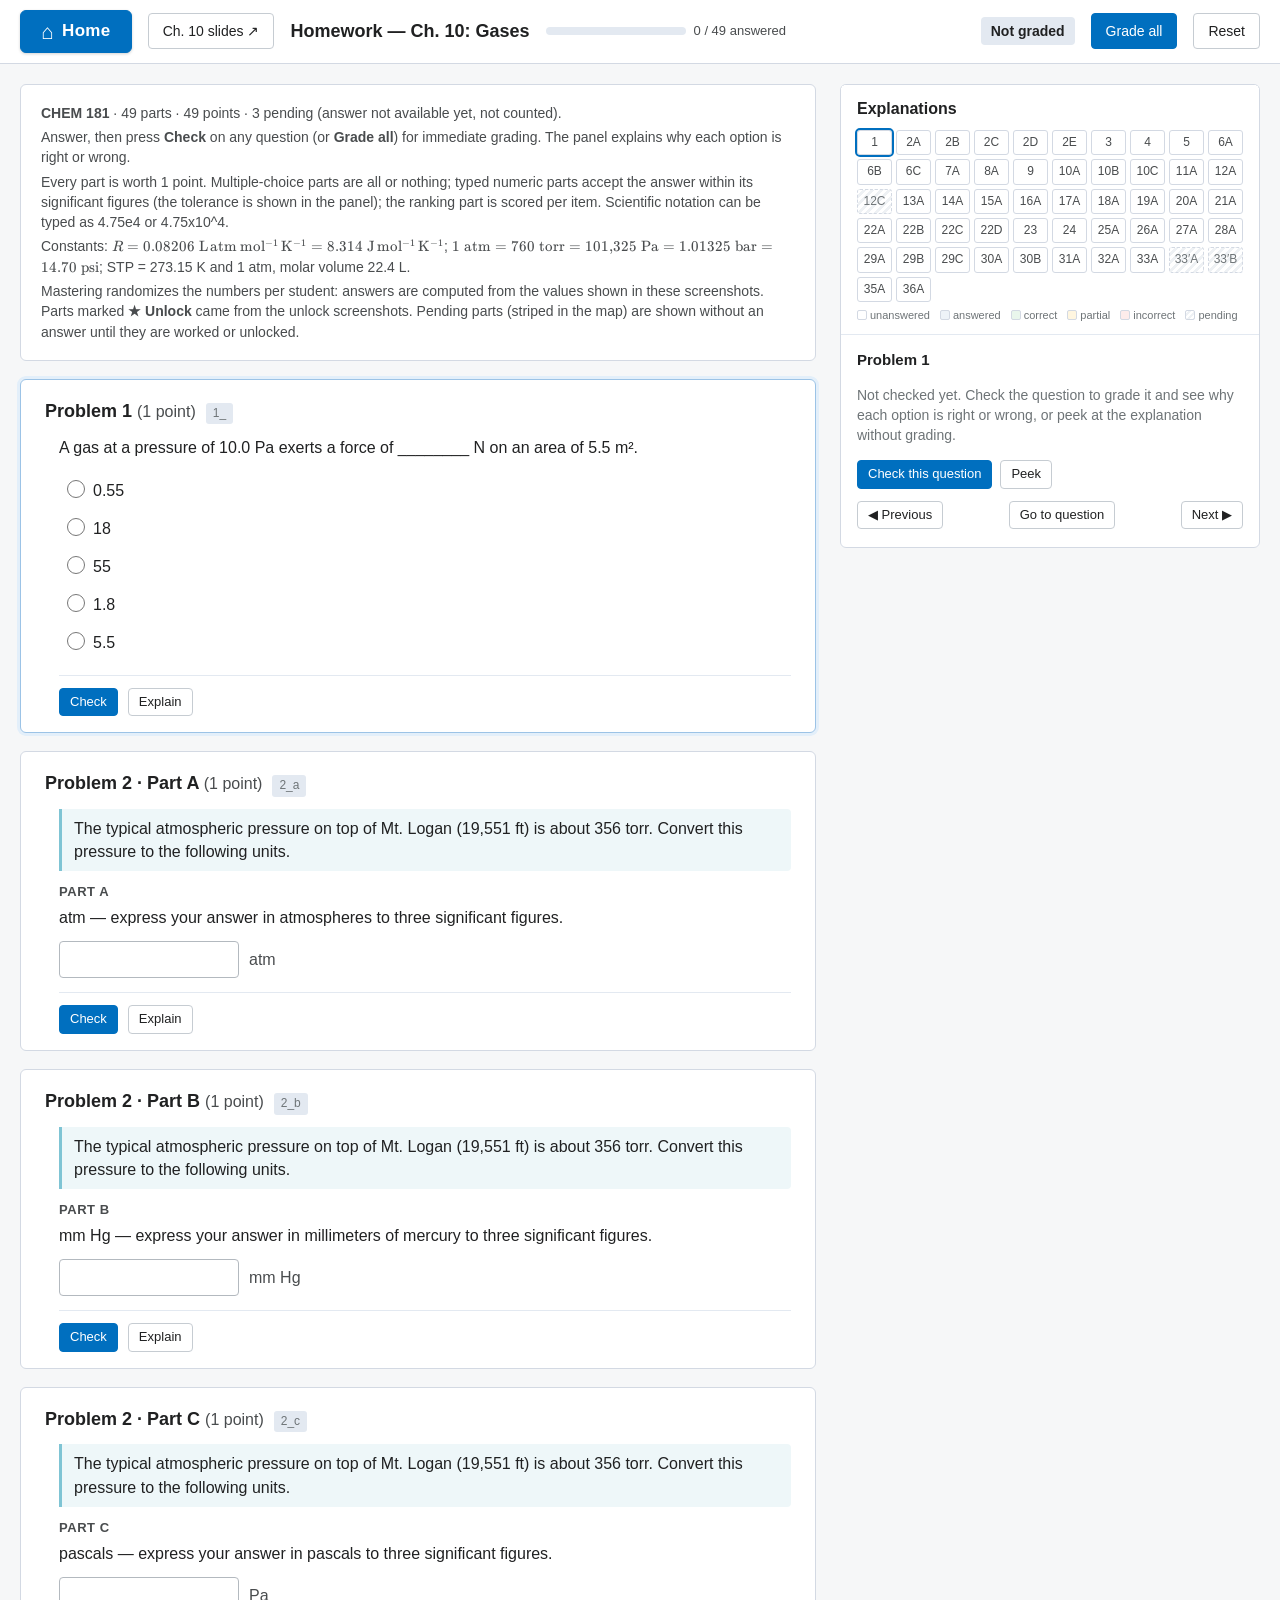
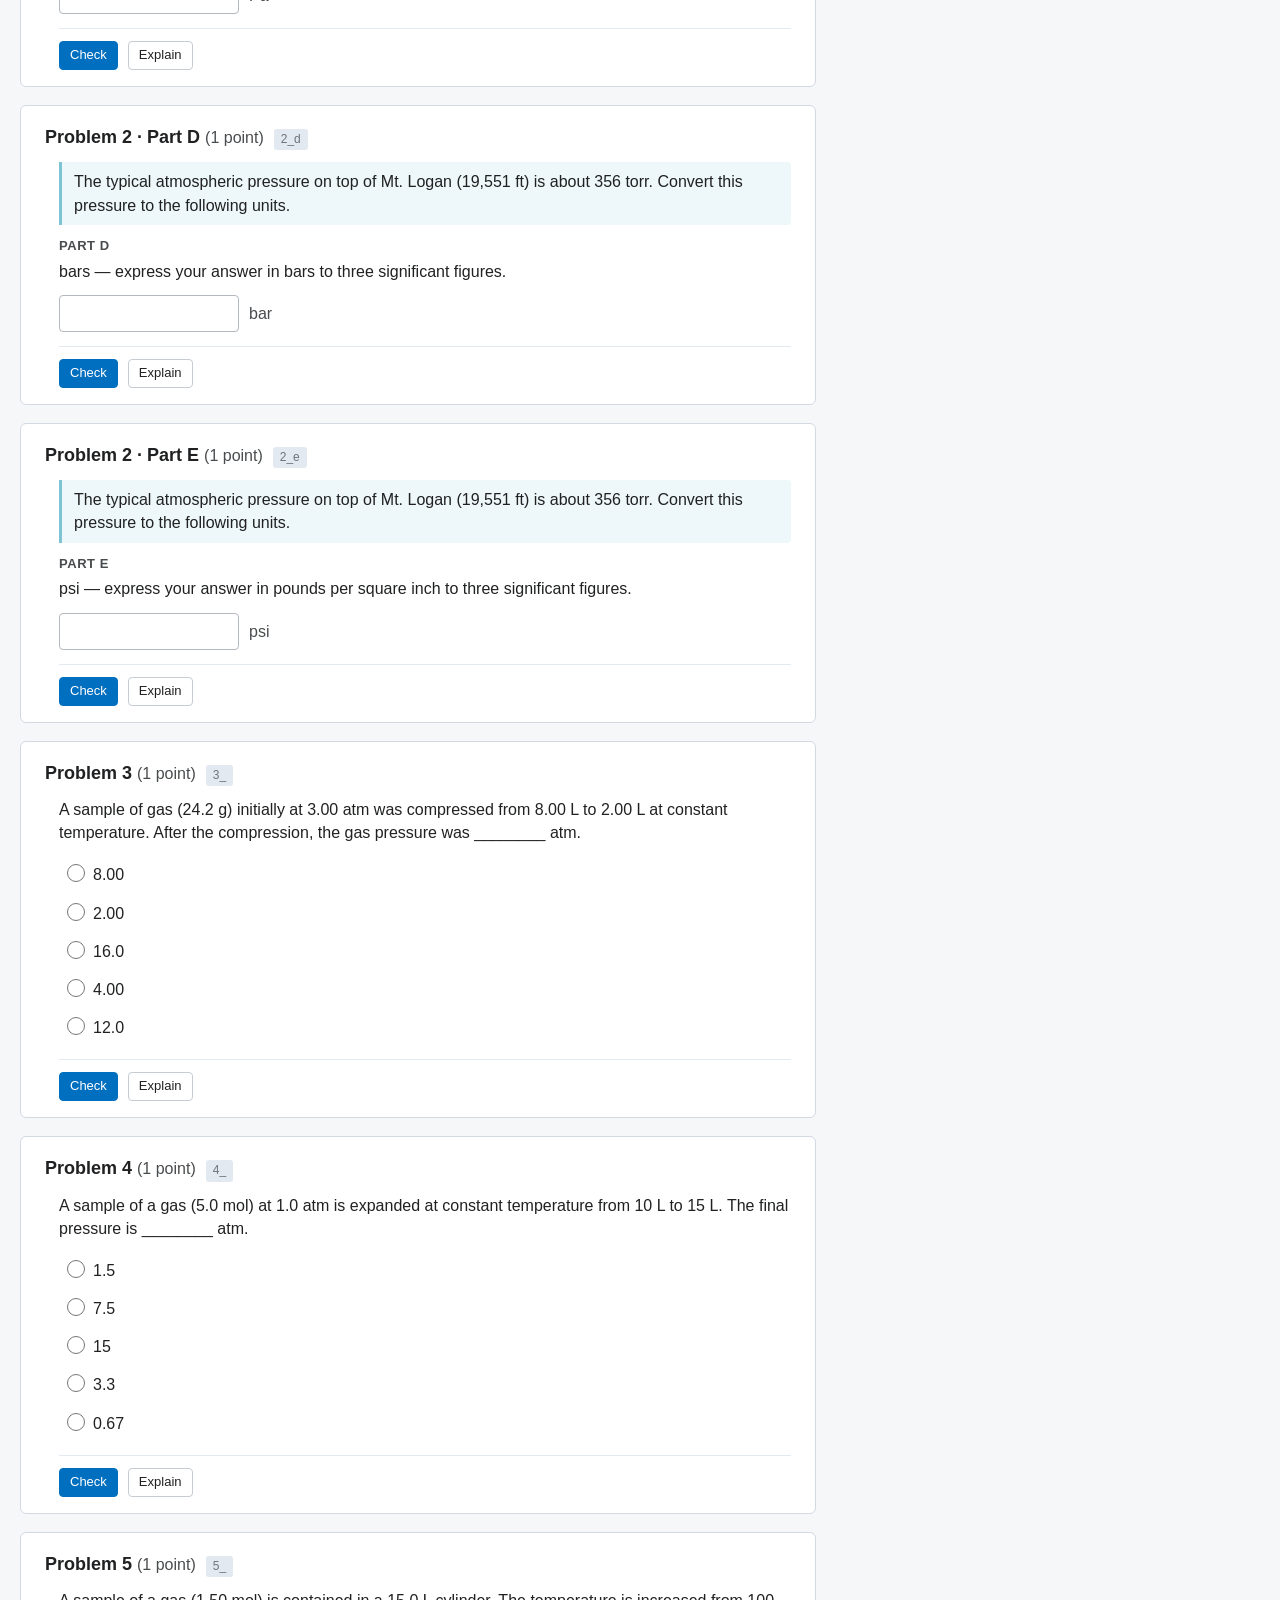
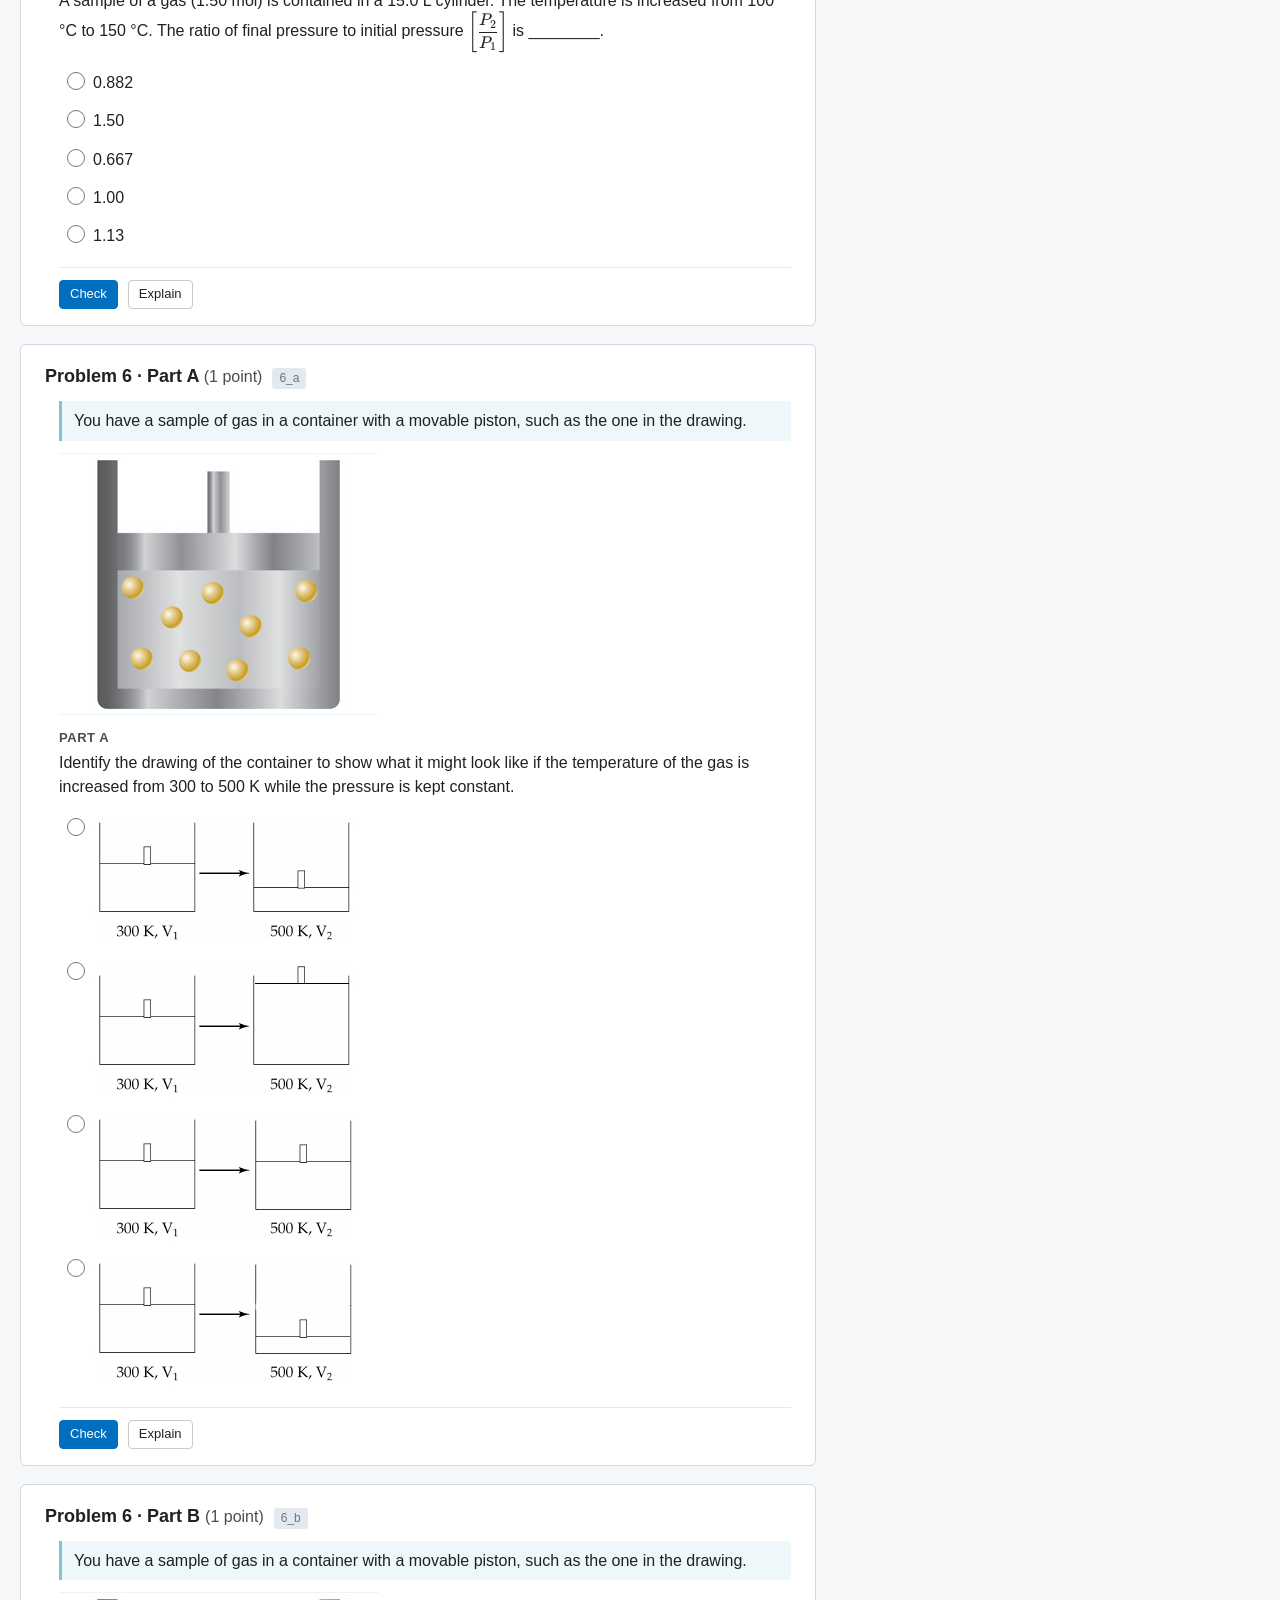
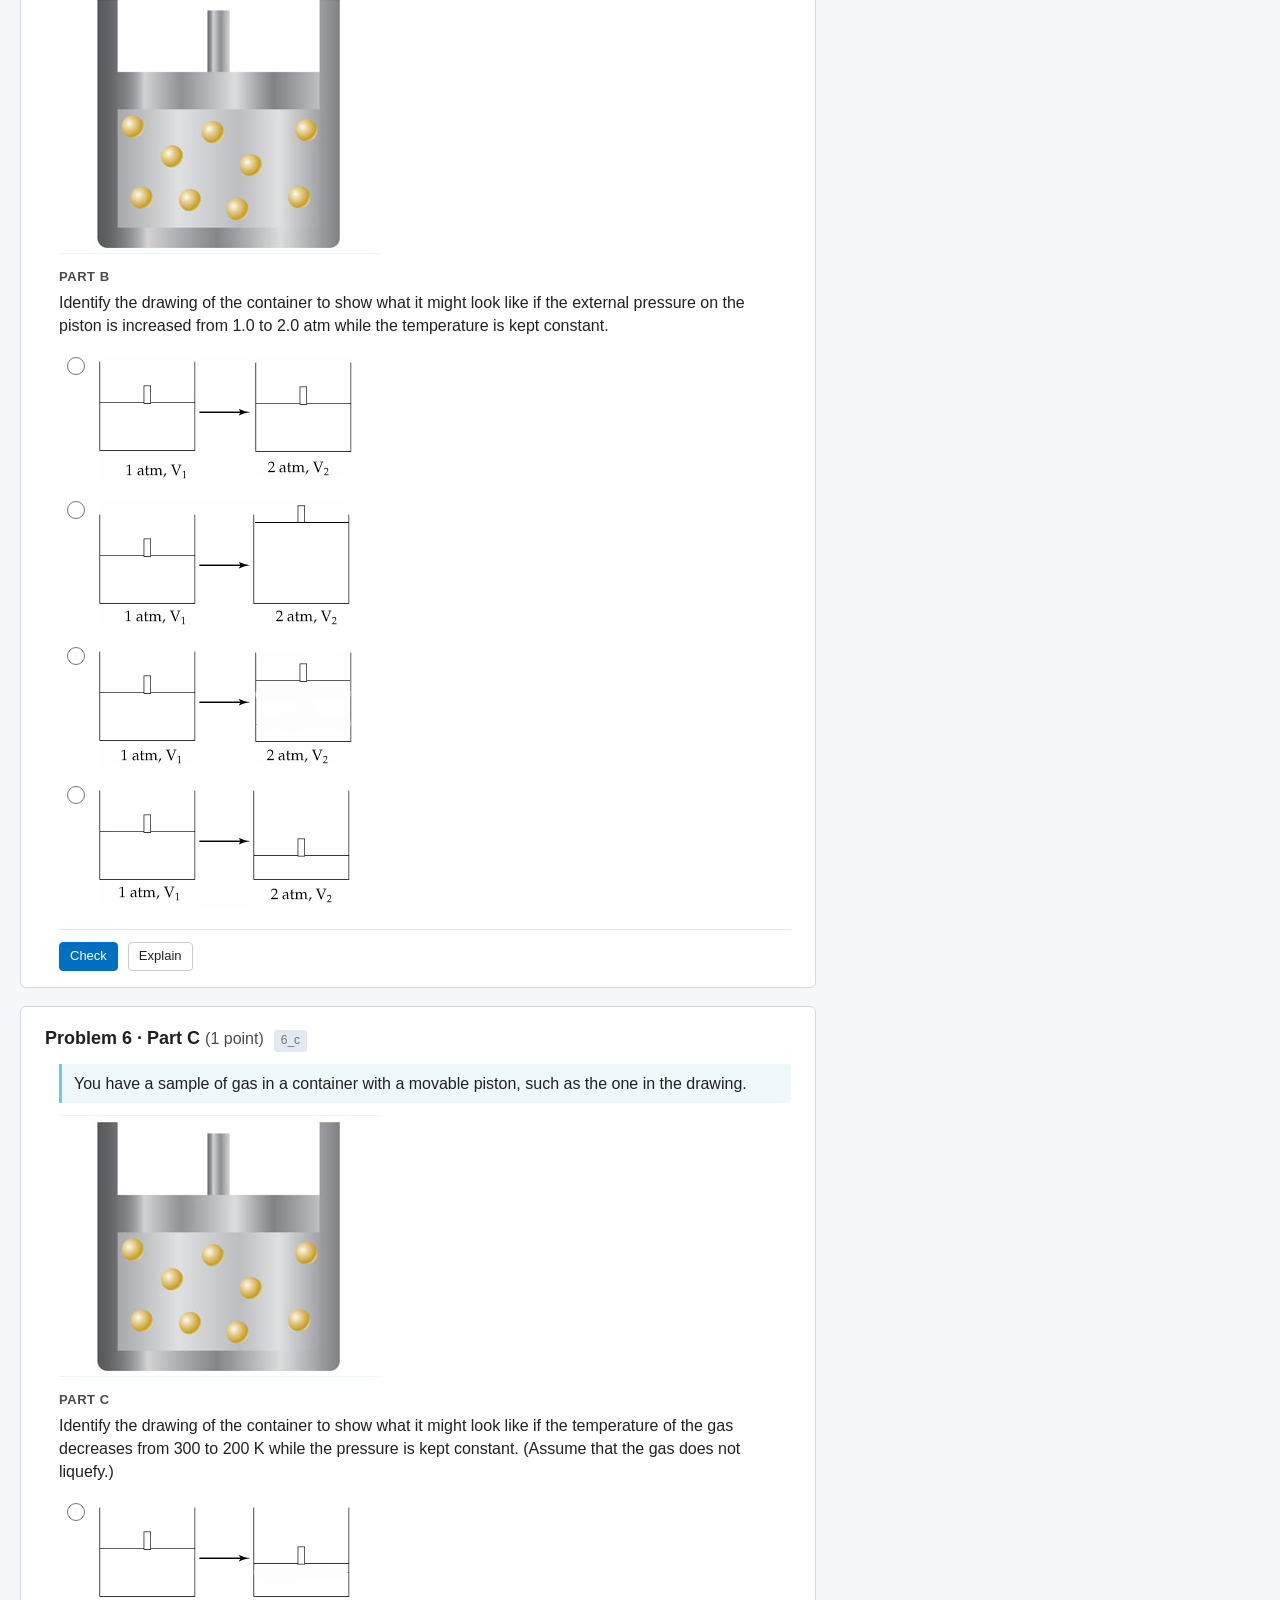
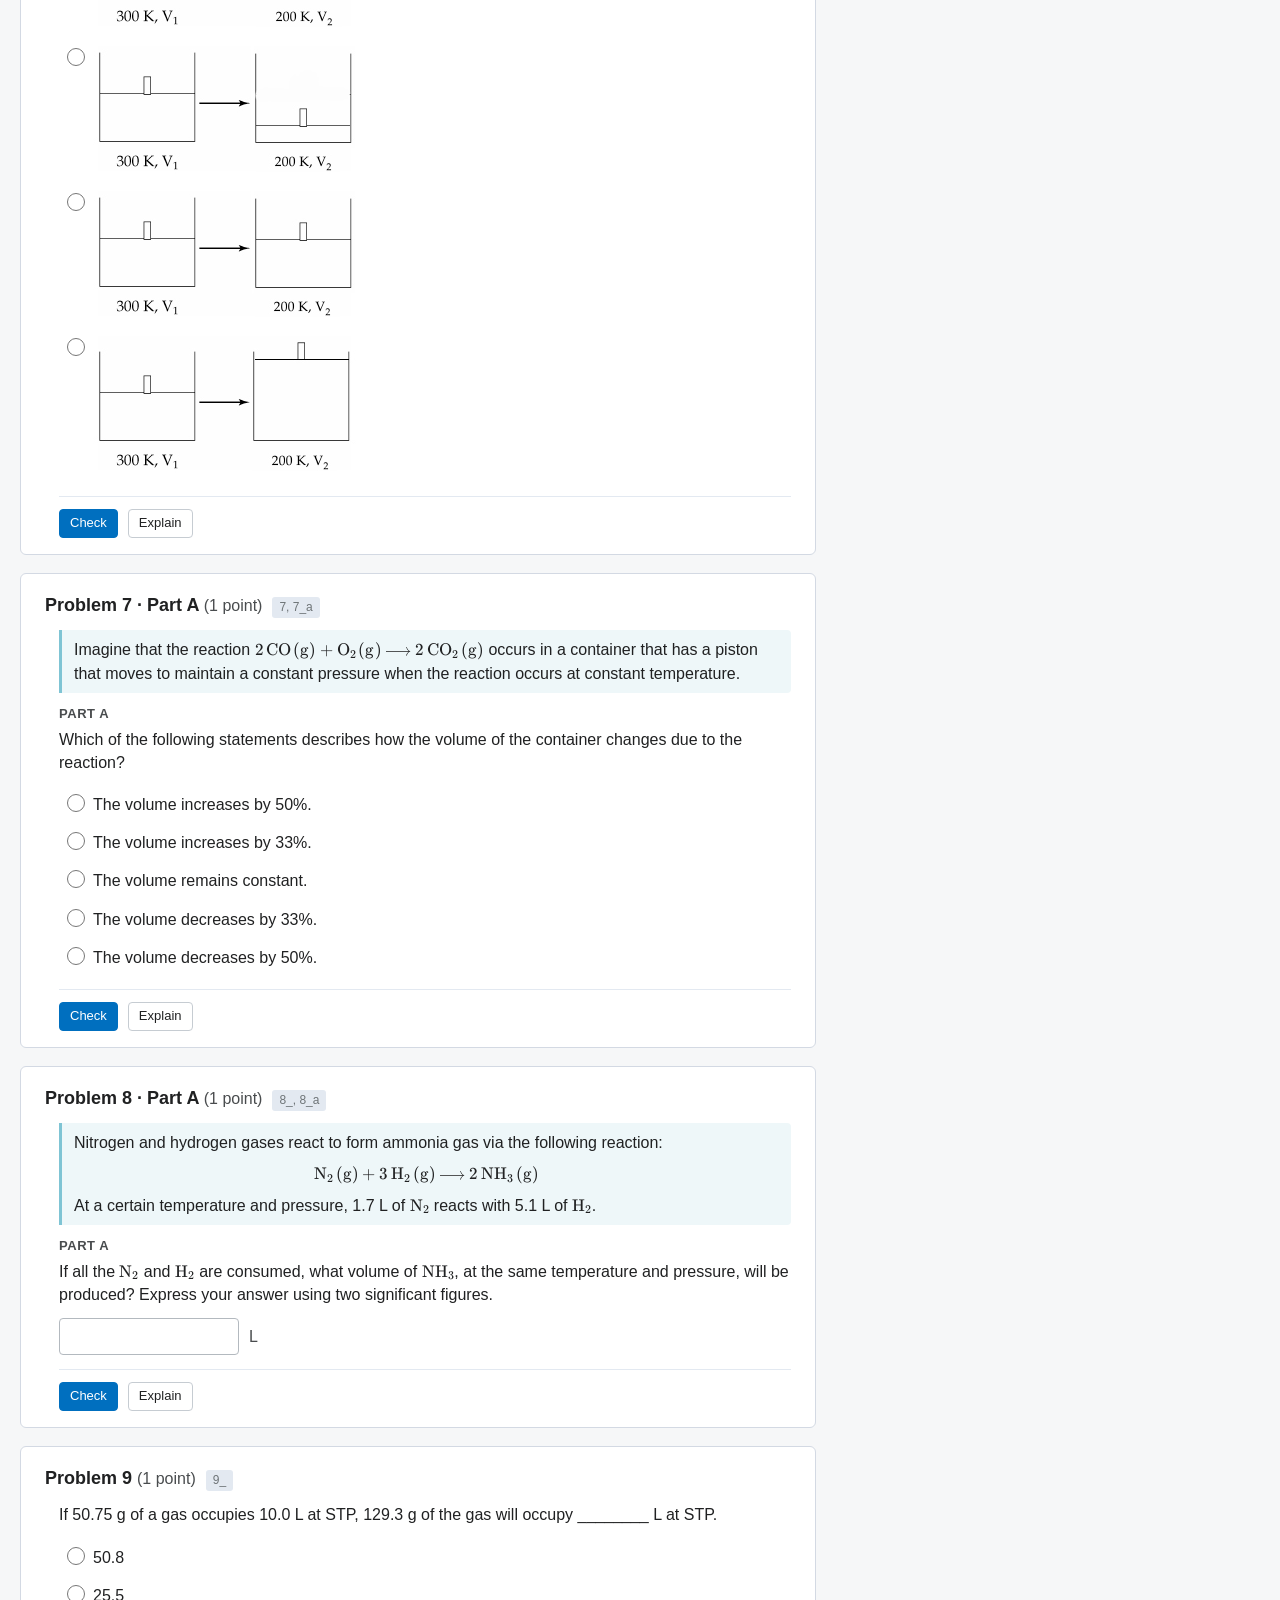
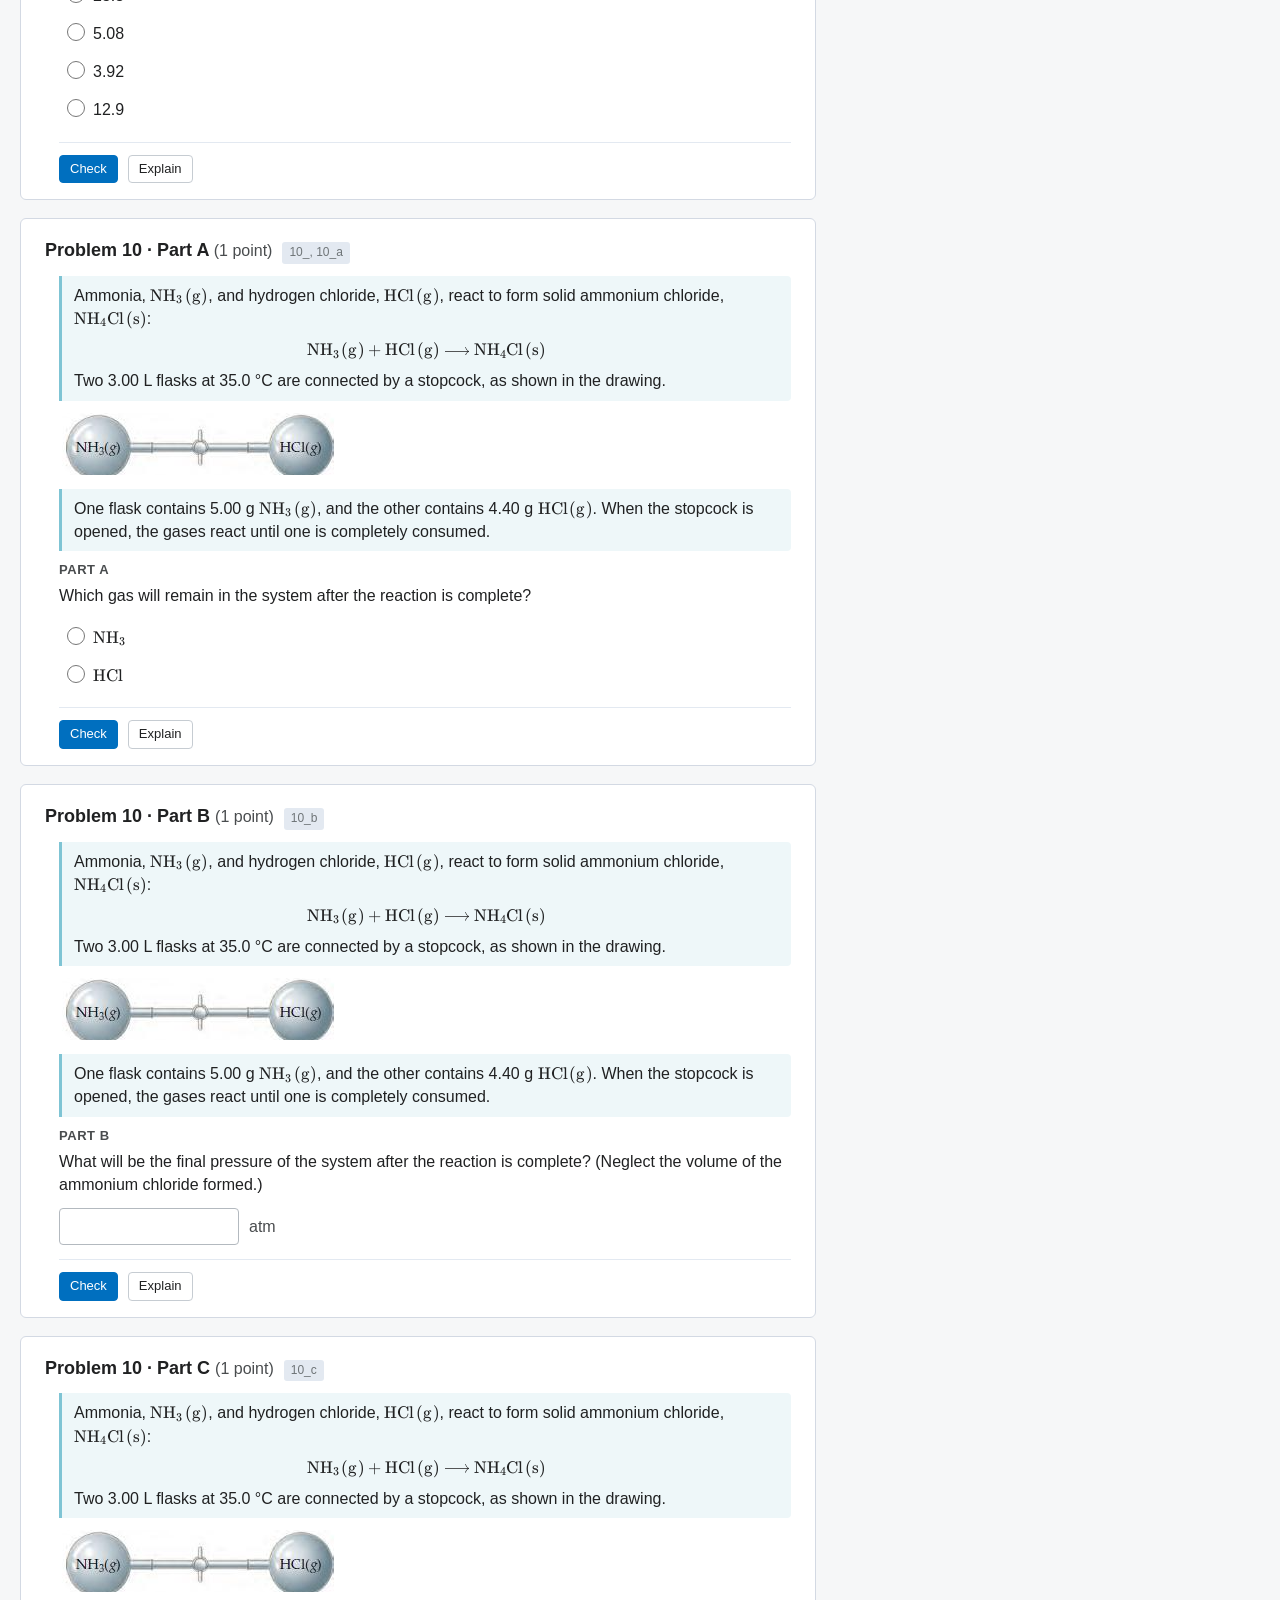
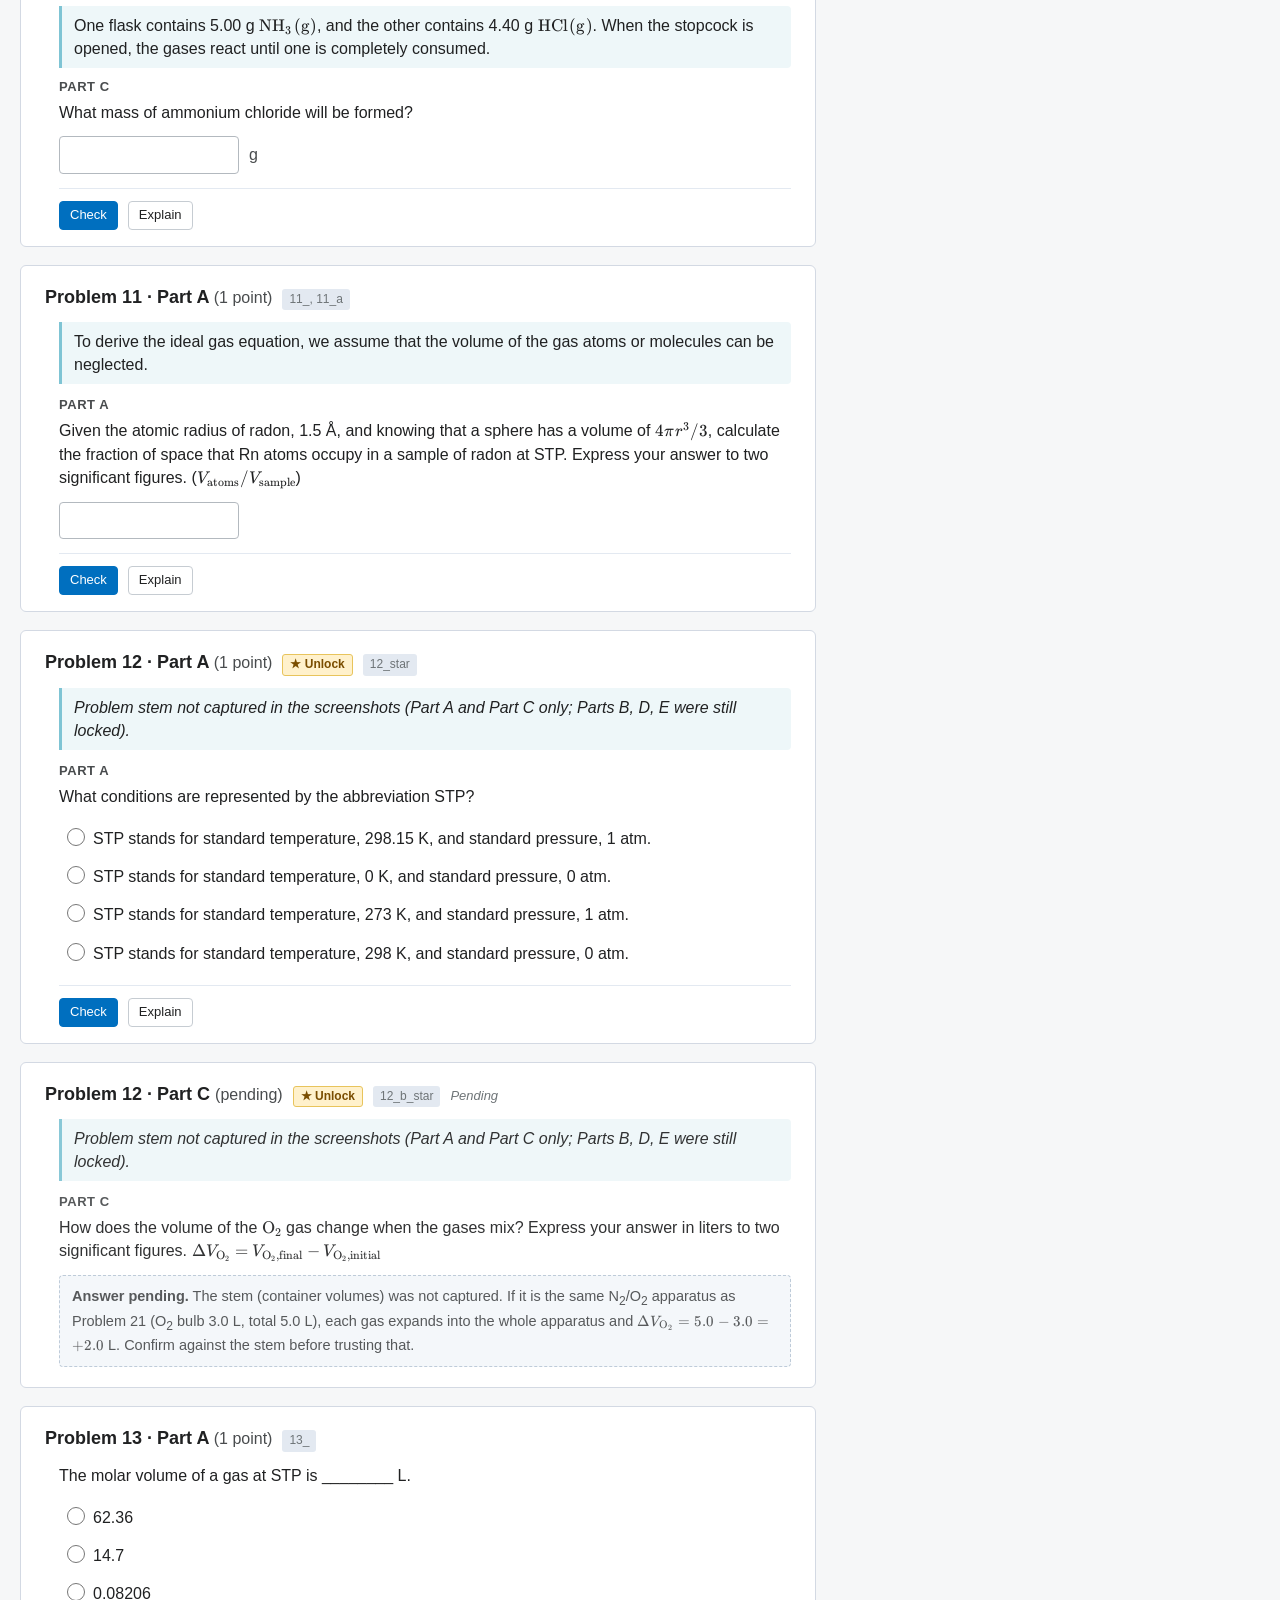
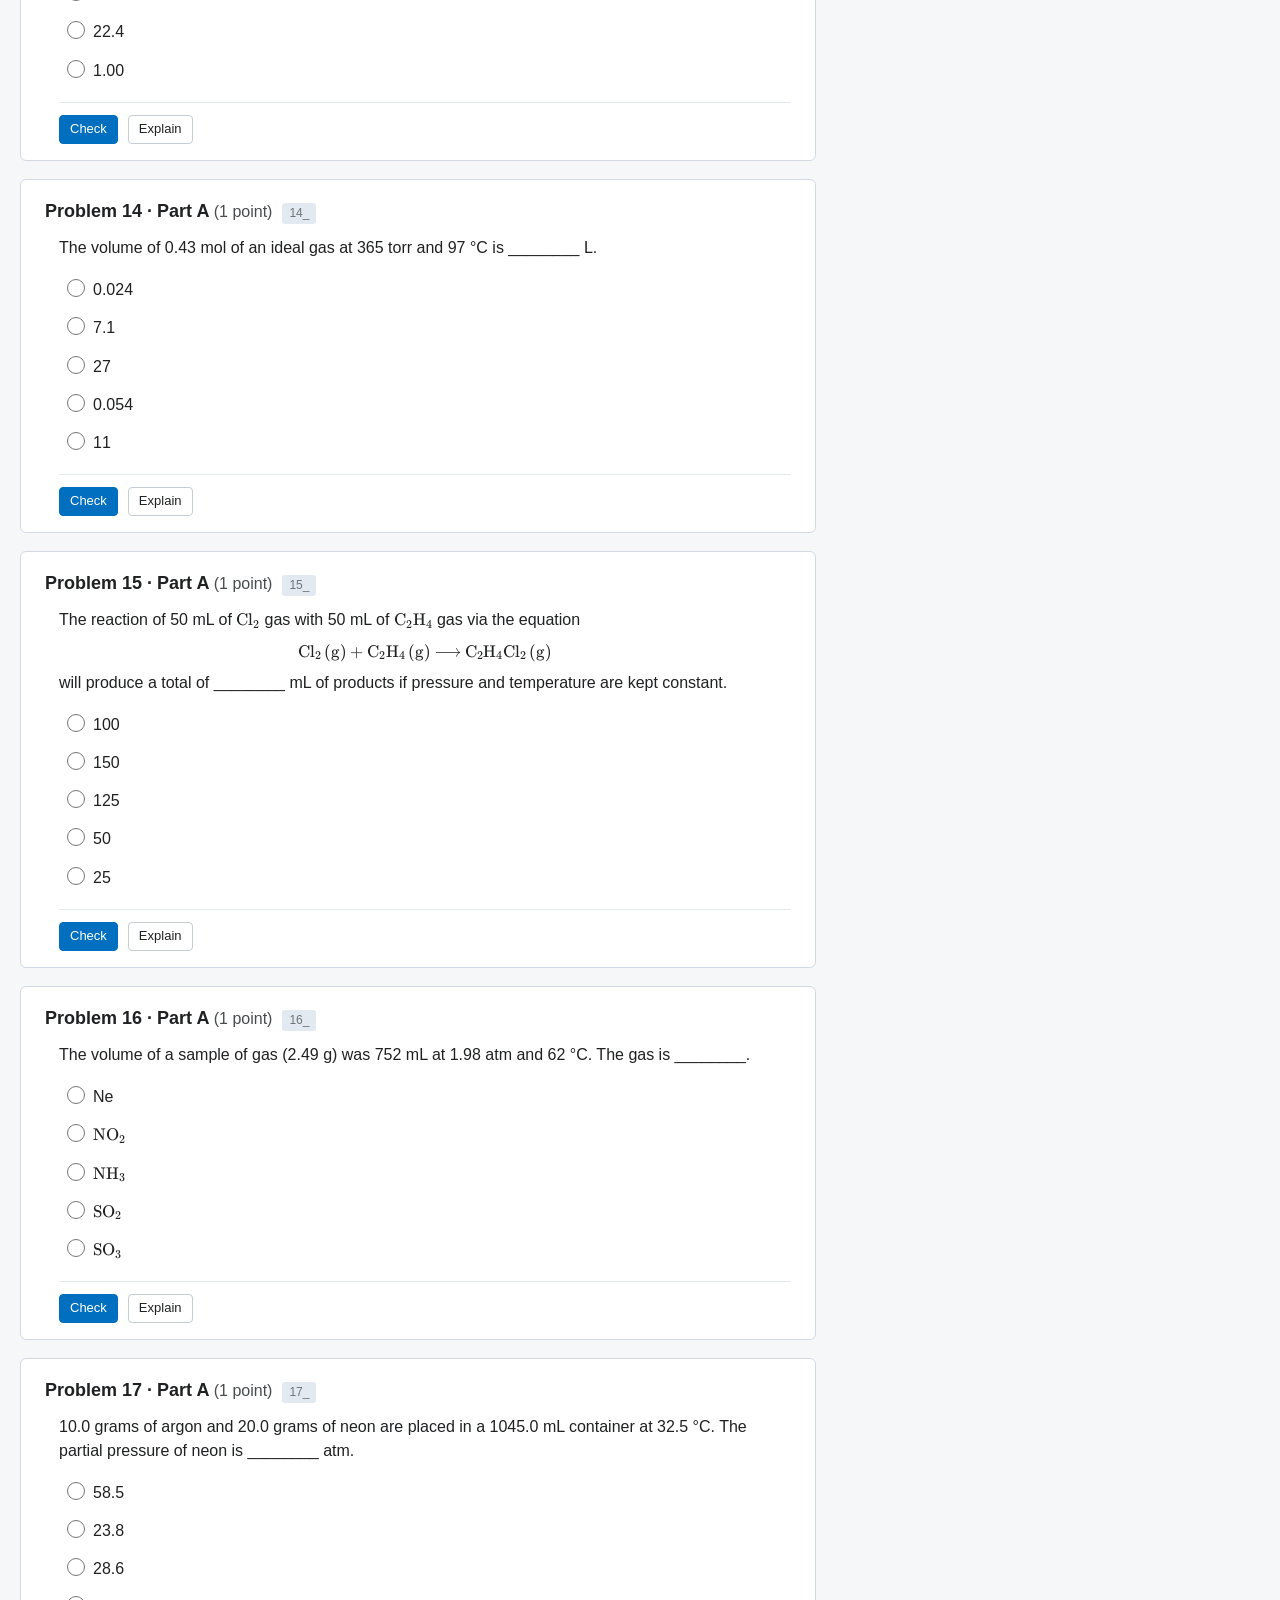
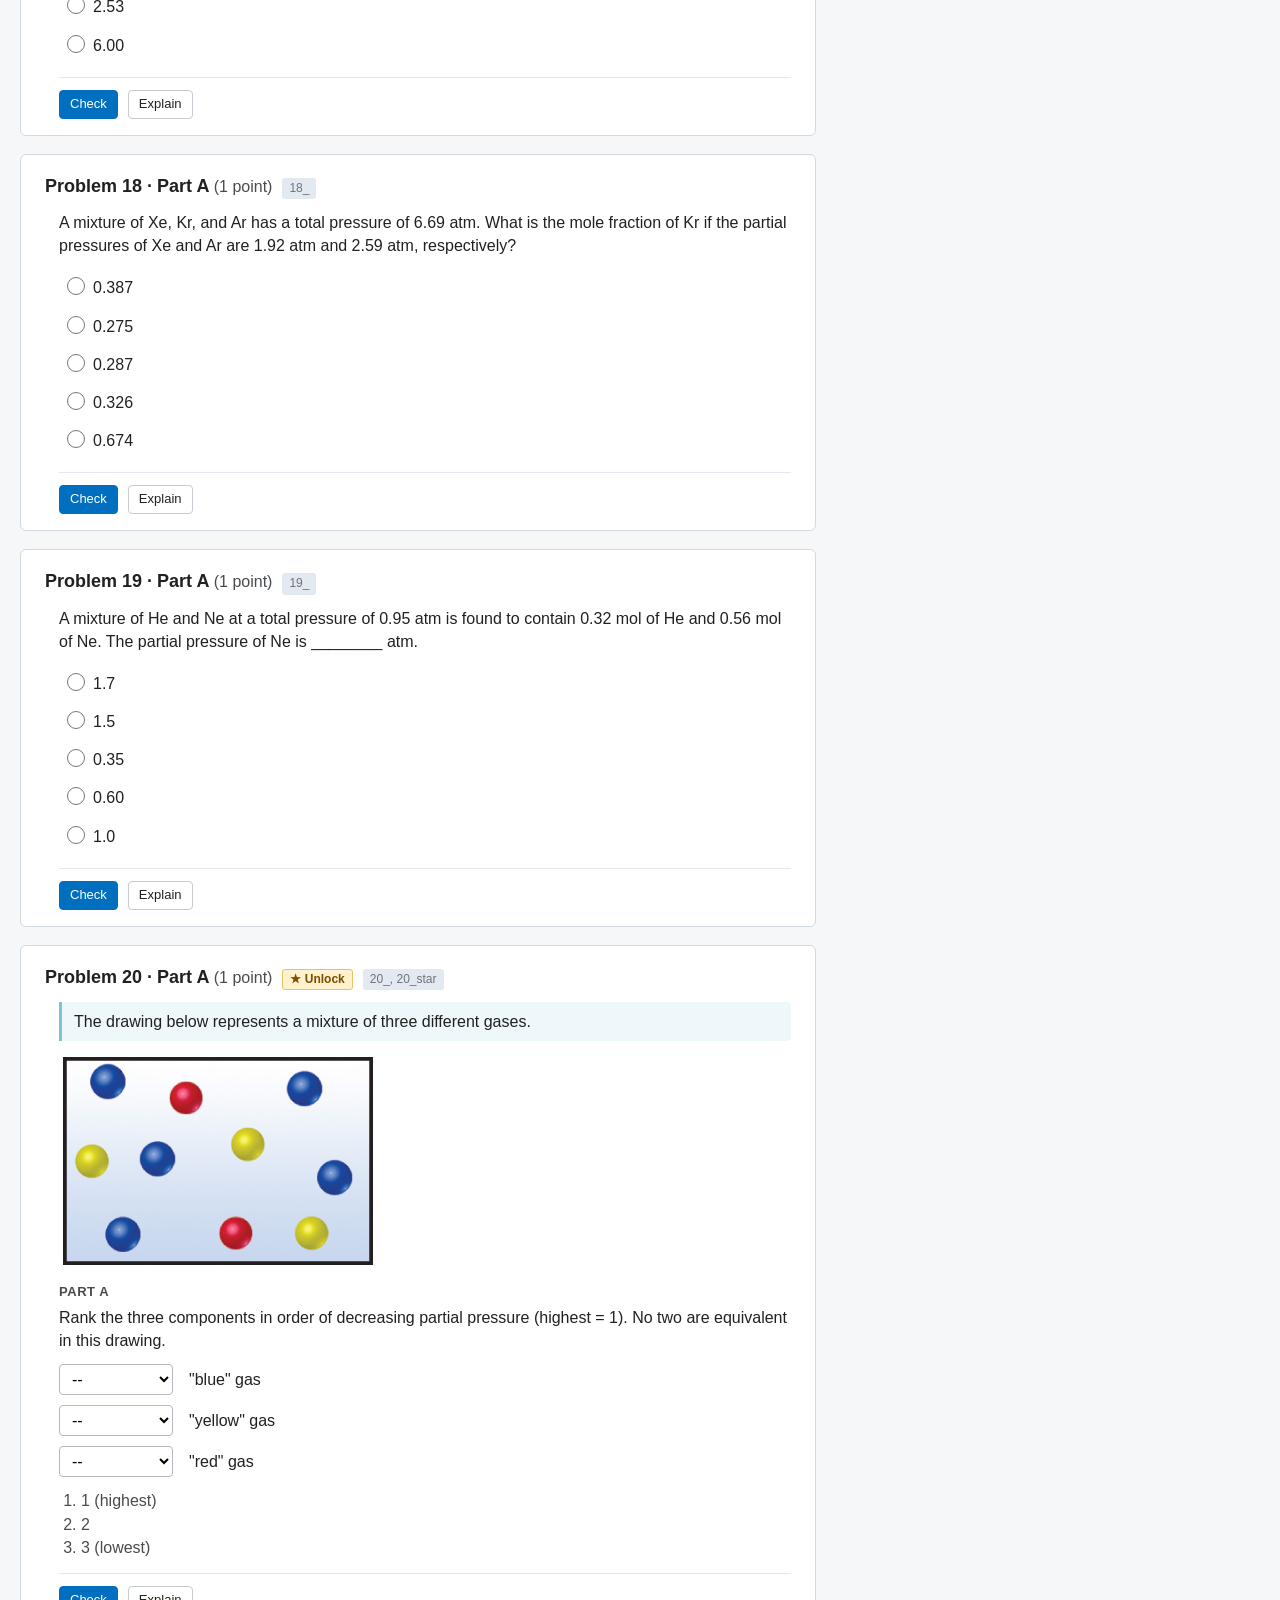
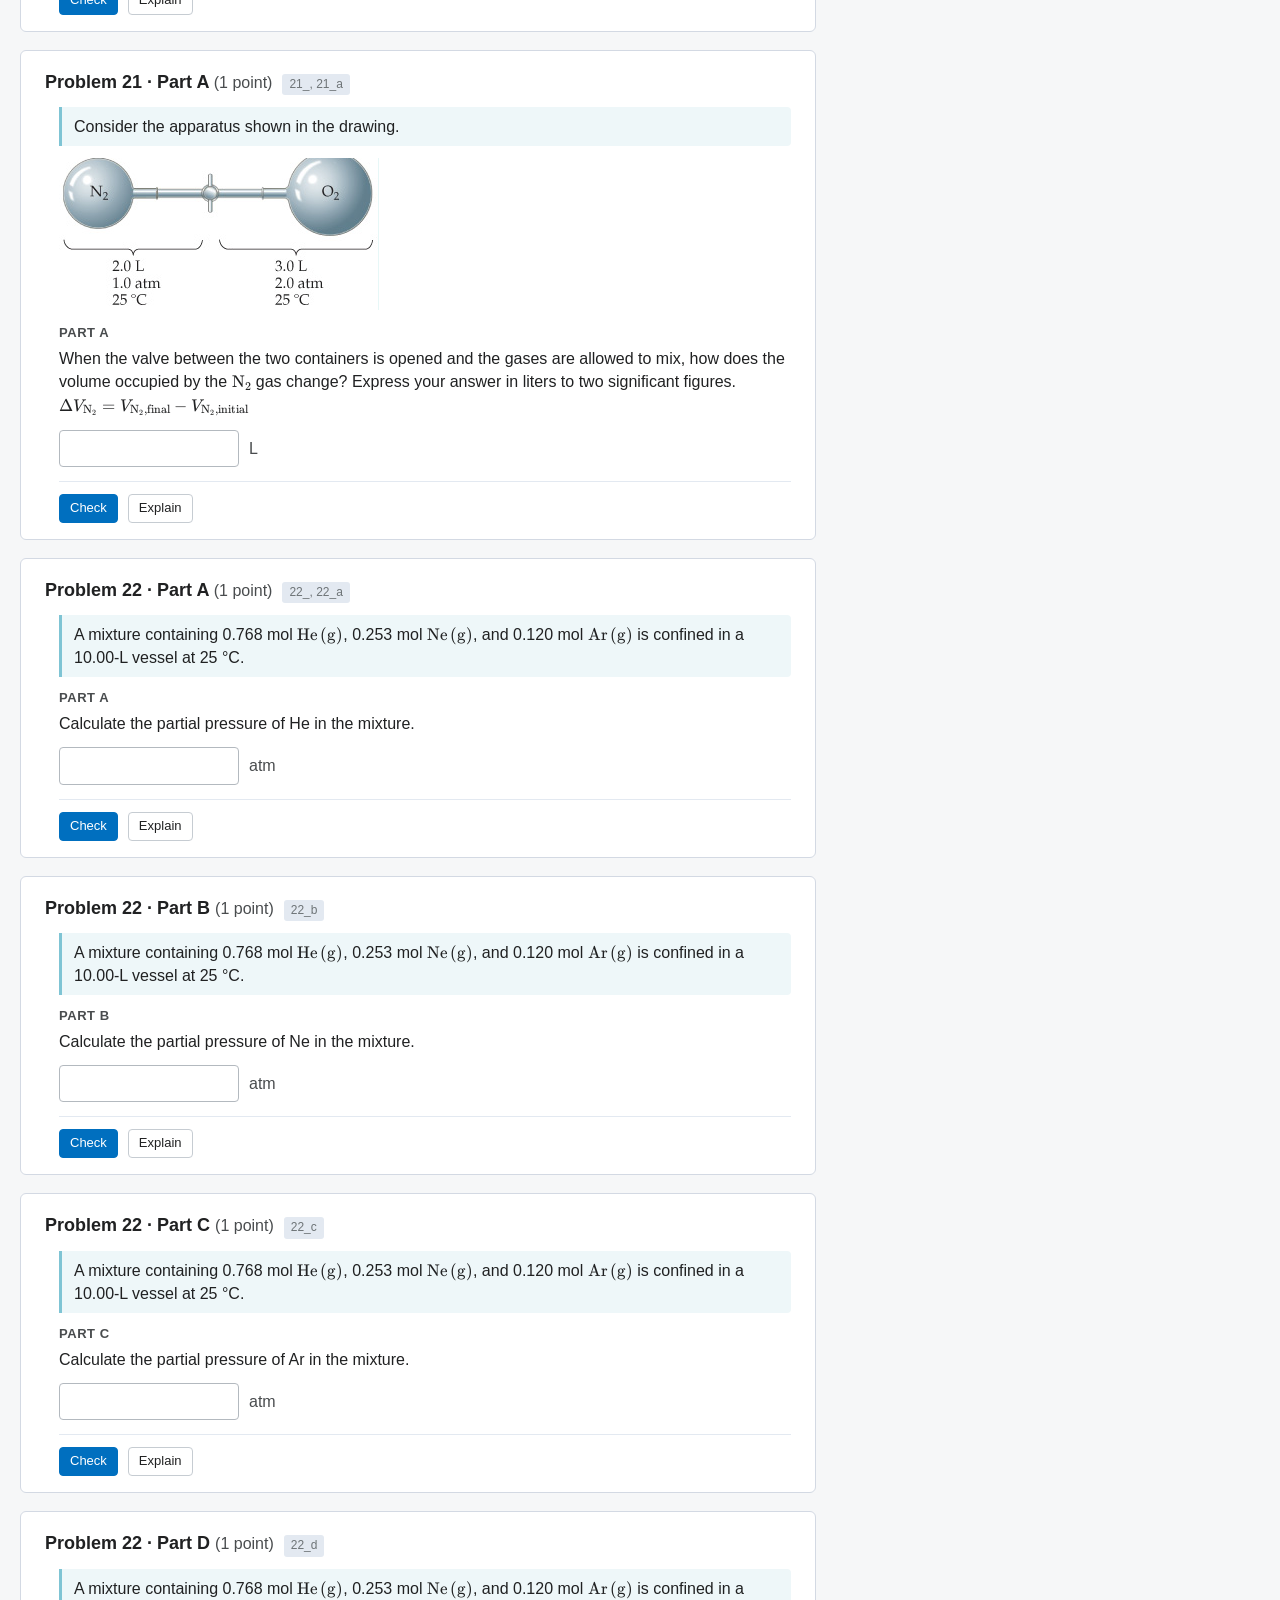
==== commit ef460d9c: "added slide deck: 10,11 | quizzes - mk1" ====
--- a/hw/hw-ch10-gases/index.html
+++ b/hw/hw-ch10-gases/index.html
@@ -13,6 +13,7 @@
 <body>
   <header class="topbar">
     <a class="home-btn" href="../../index.html" title="Back to the study hub"><span aria-hidden="true">⌂</span> Home</a>
+    <a class="btn" href="../../slides/viewer.html?d=ch10" target="_blank" rel="noopener" title="Open the Ch. 10 slides in a new tab">Ch. 10 slides ↗</a>
     <h1 id="quiz-title">Homework</h1>
     <div class="progress" aria-label="Progress">
       <div class="bar"><span id="prog-bar"></span></div>
